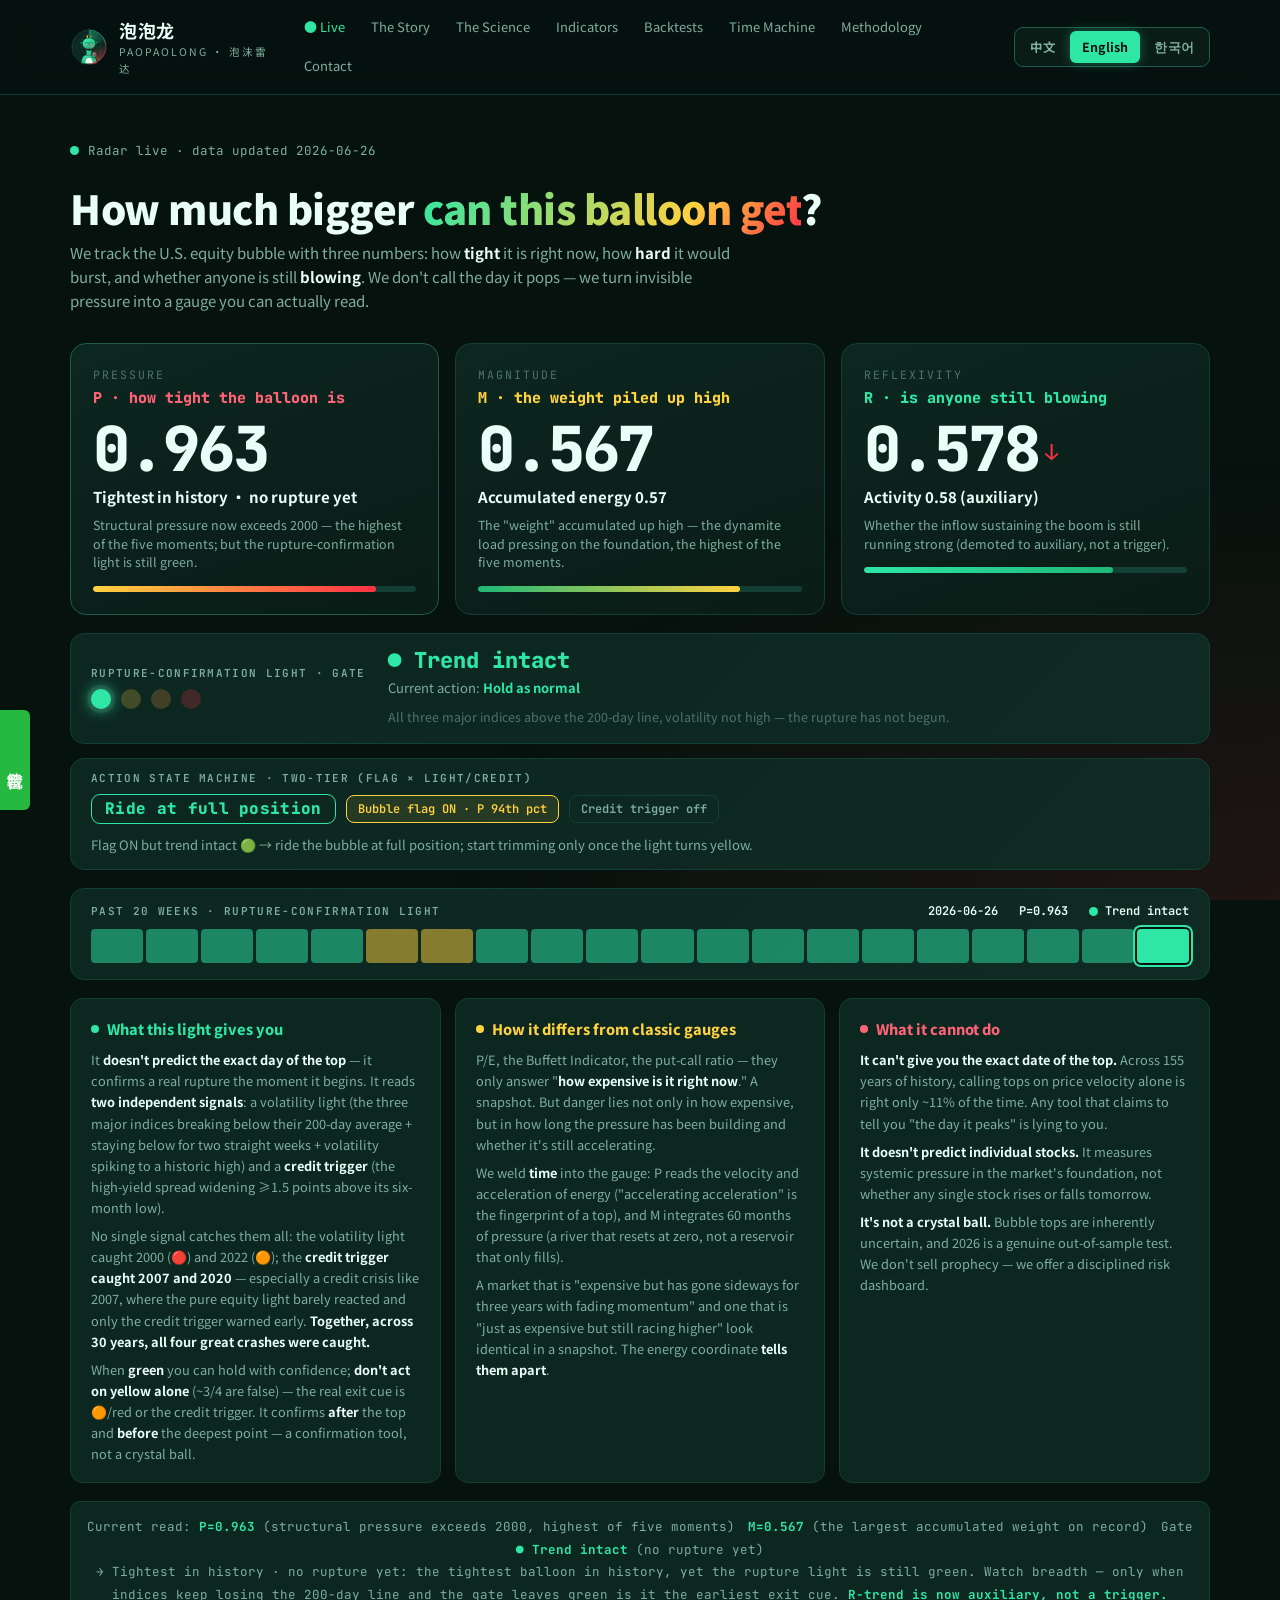
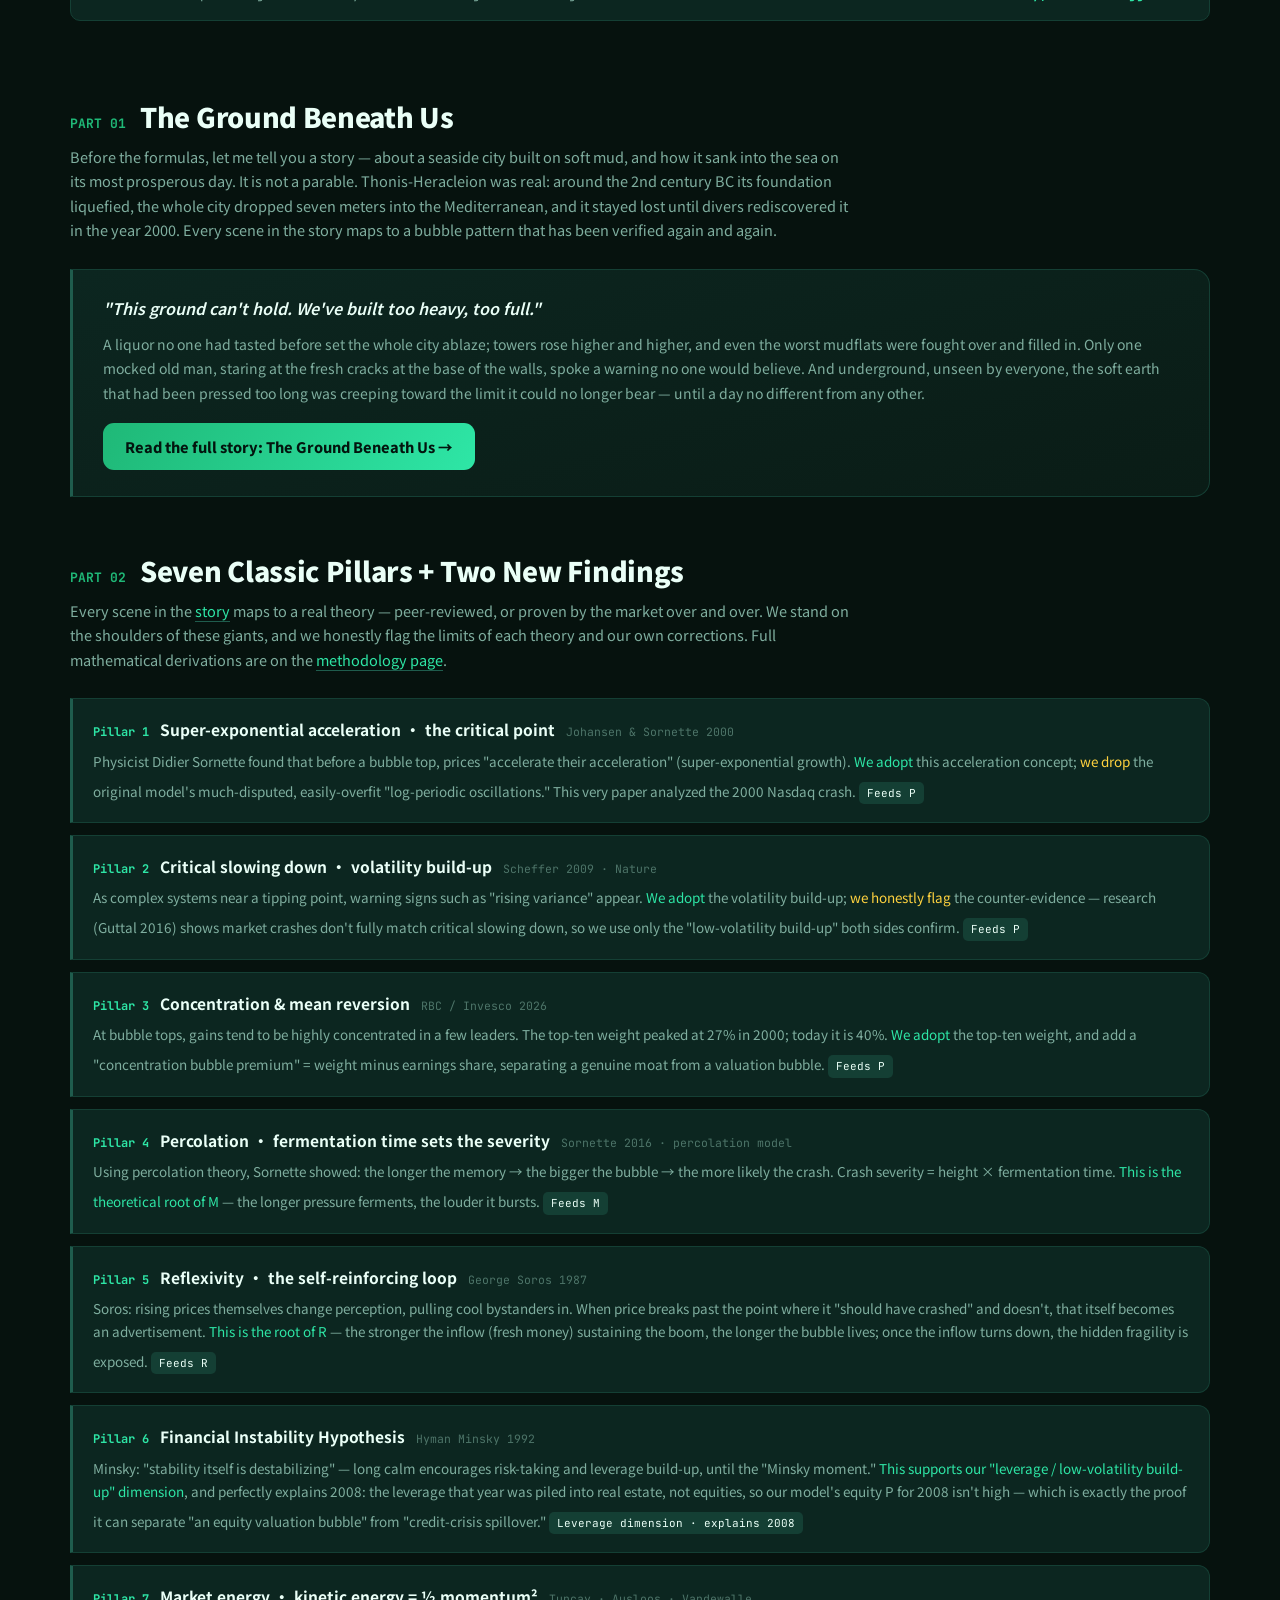
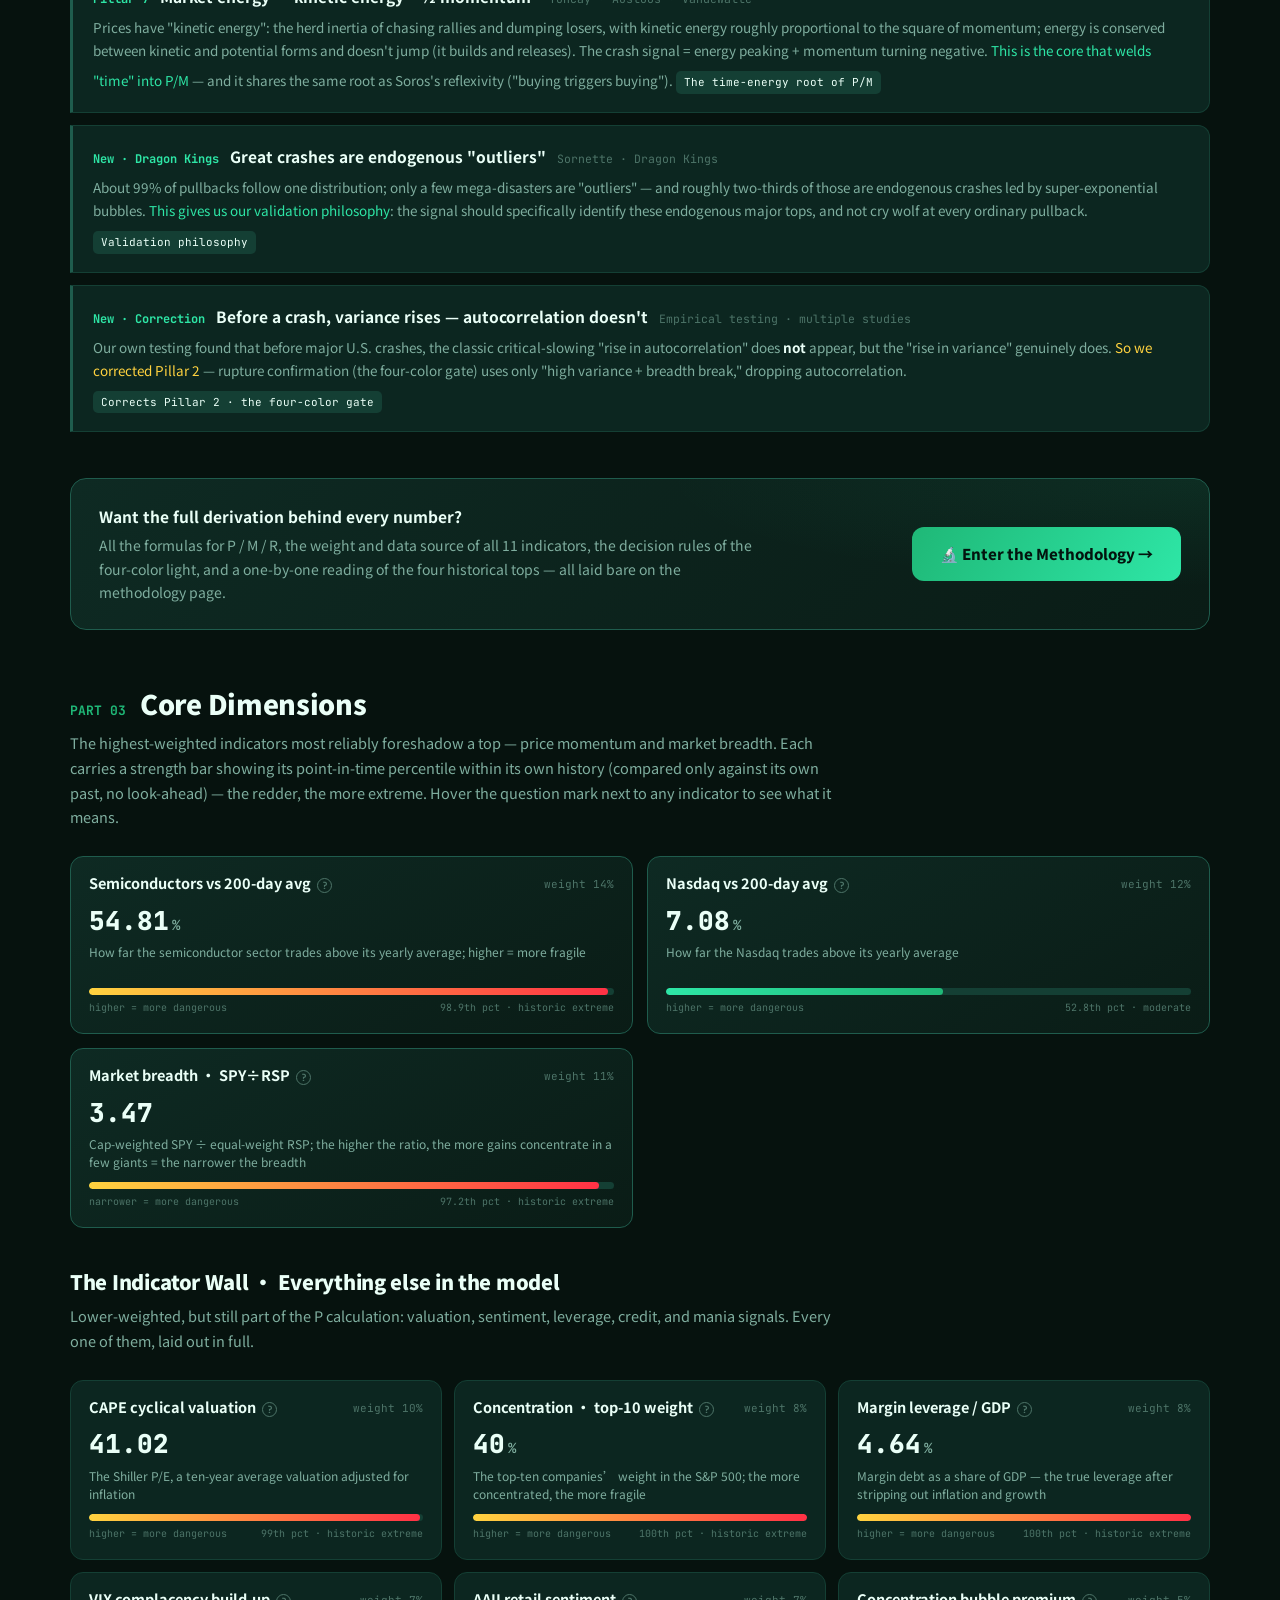
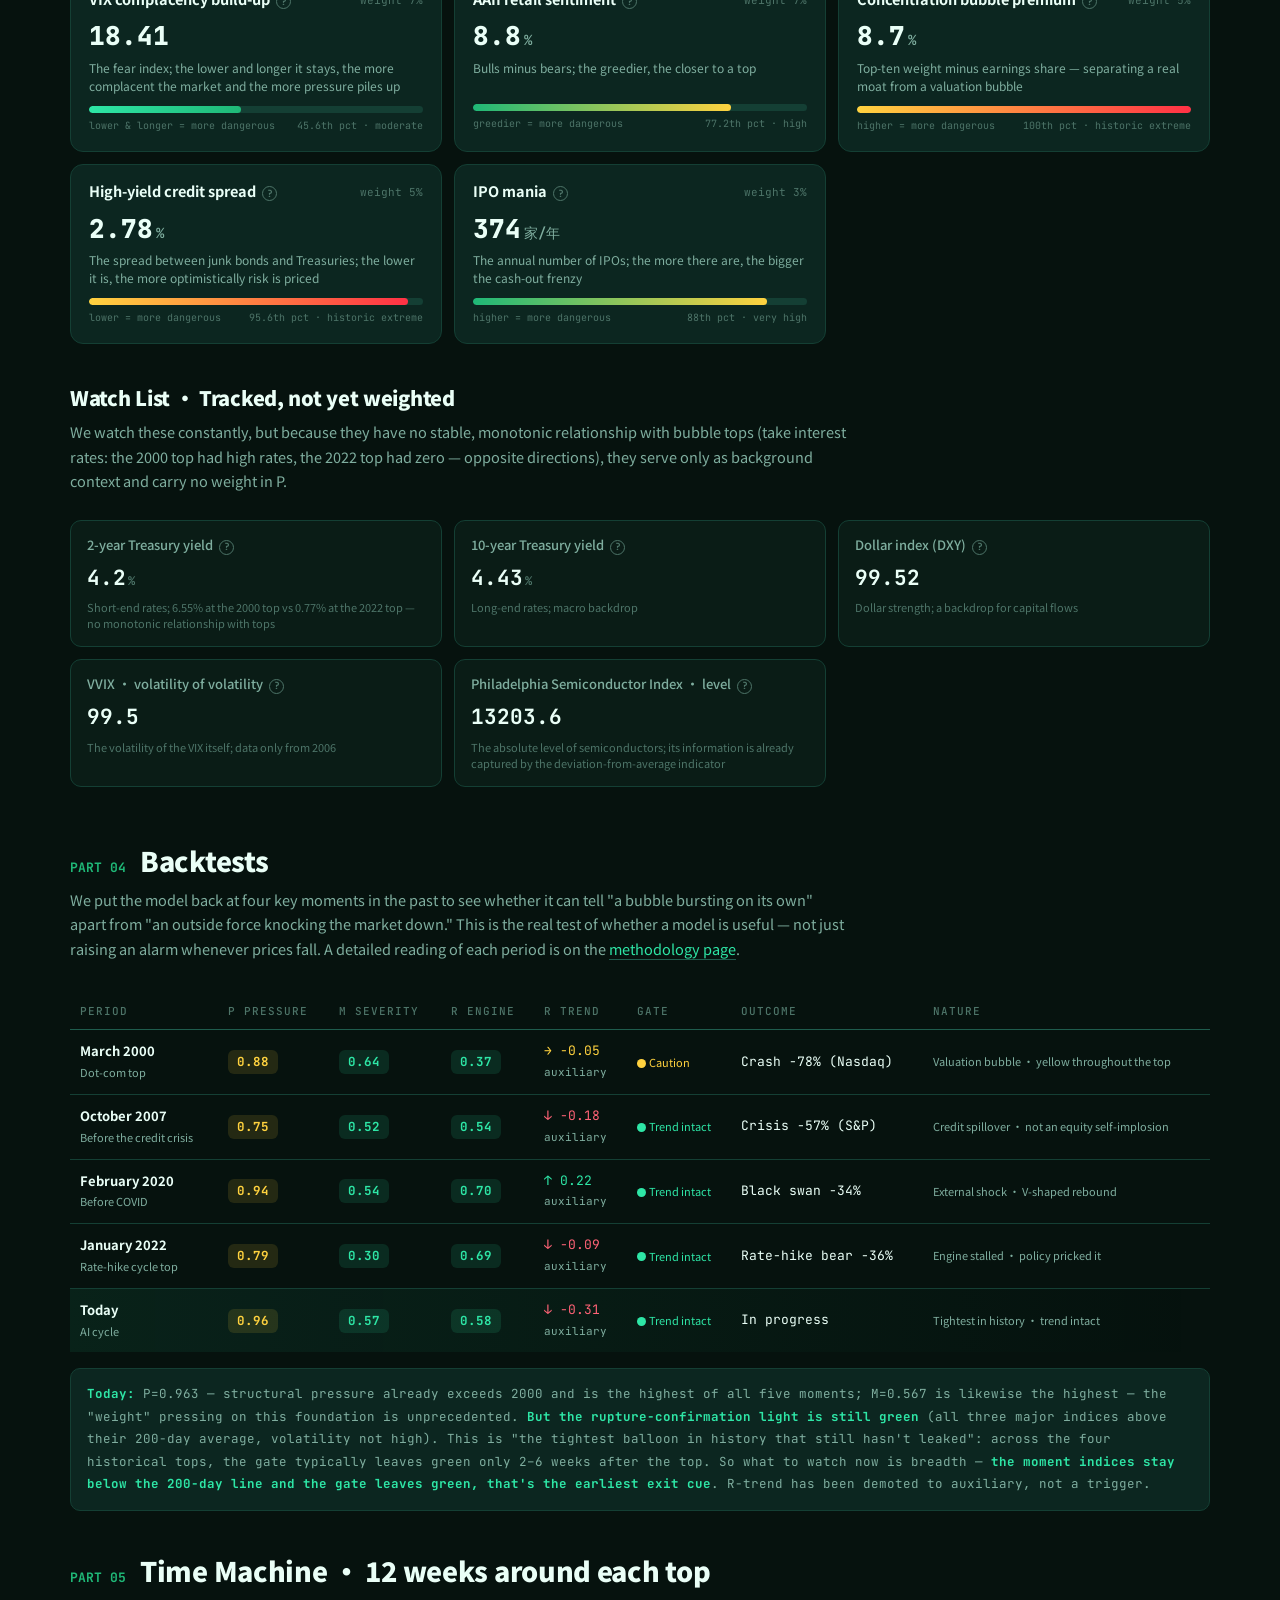
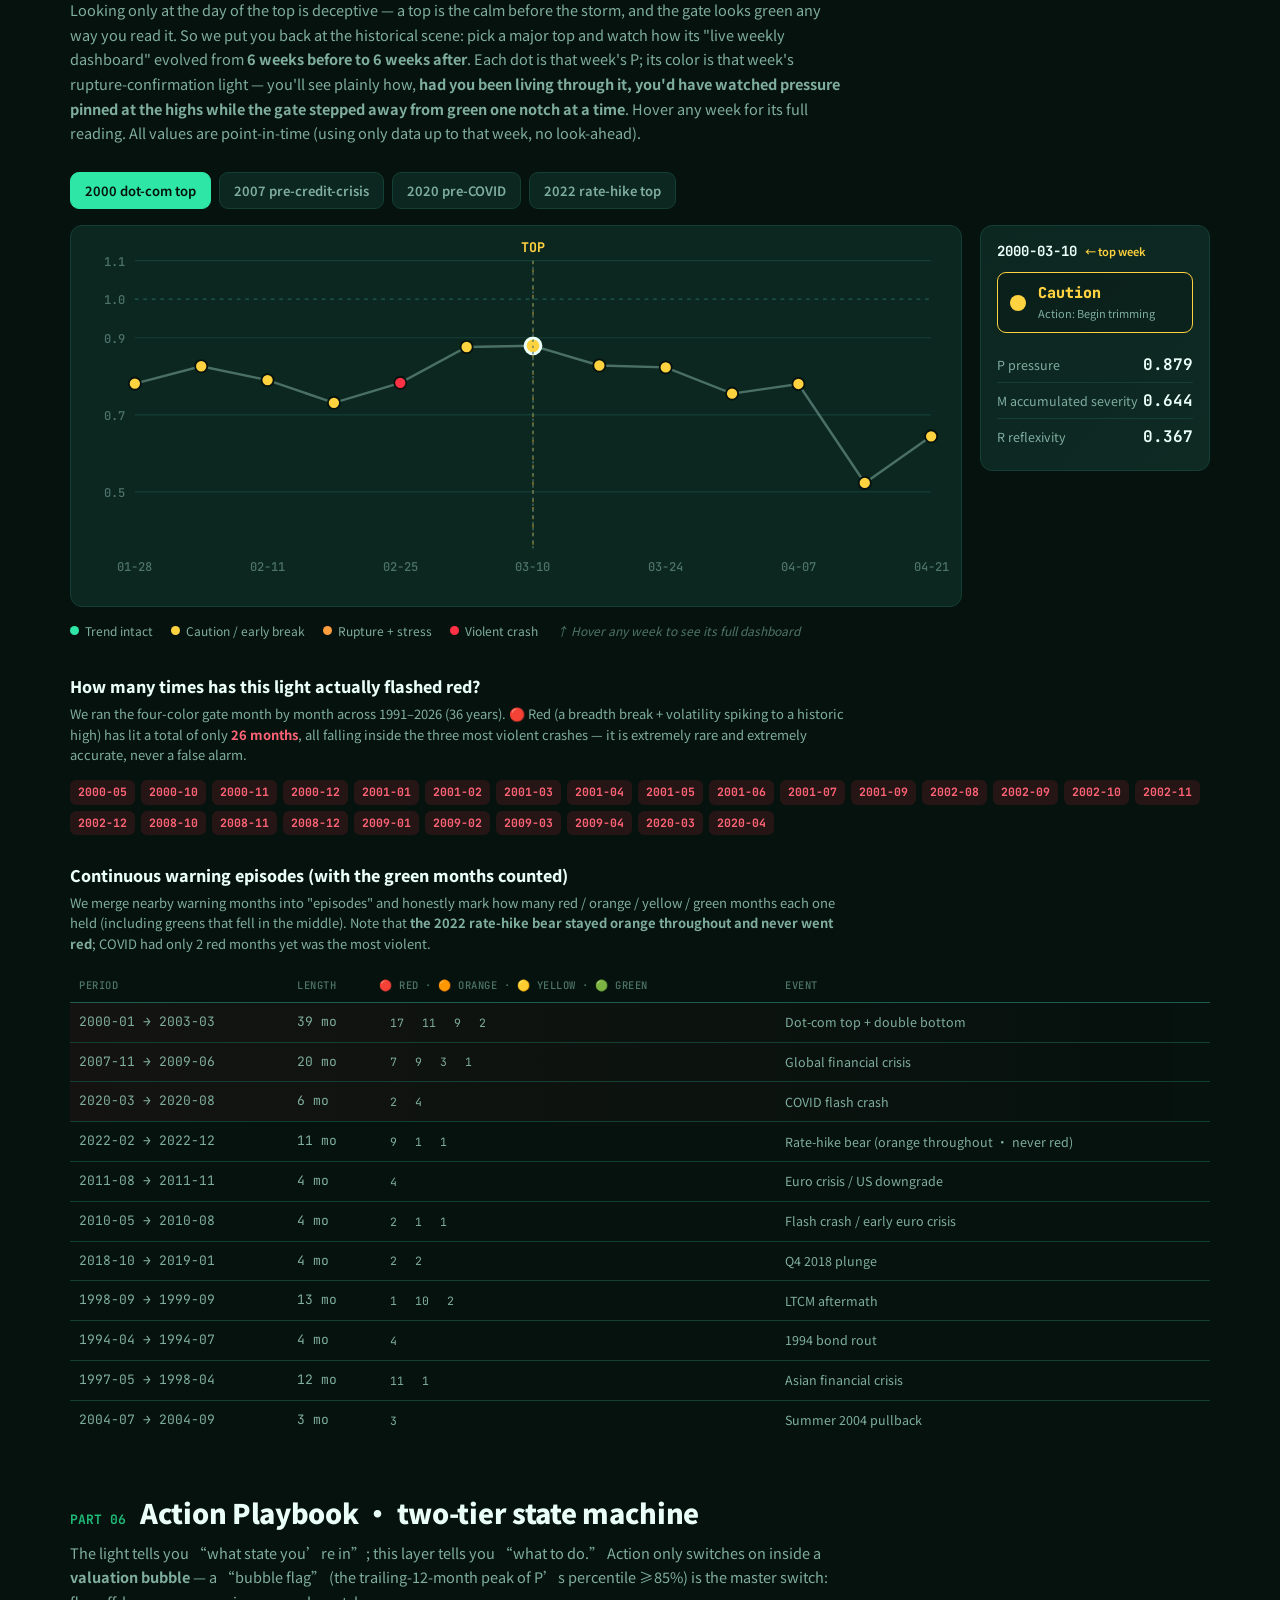
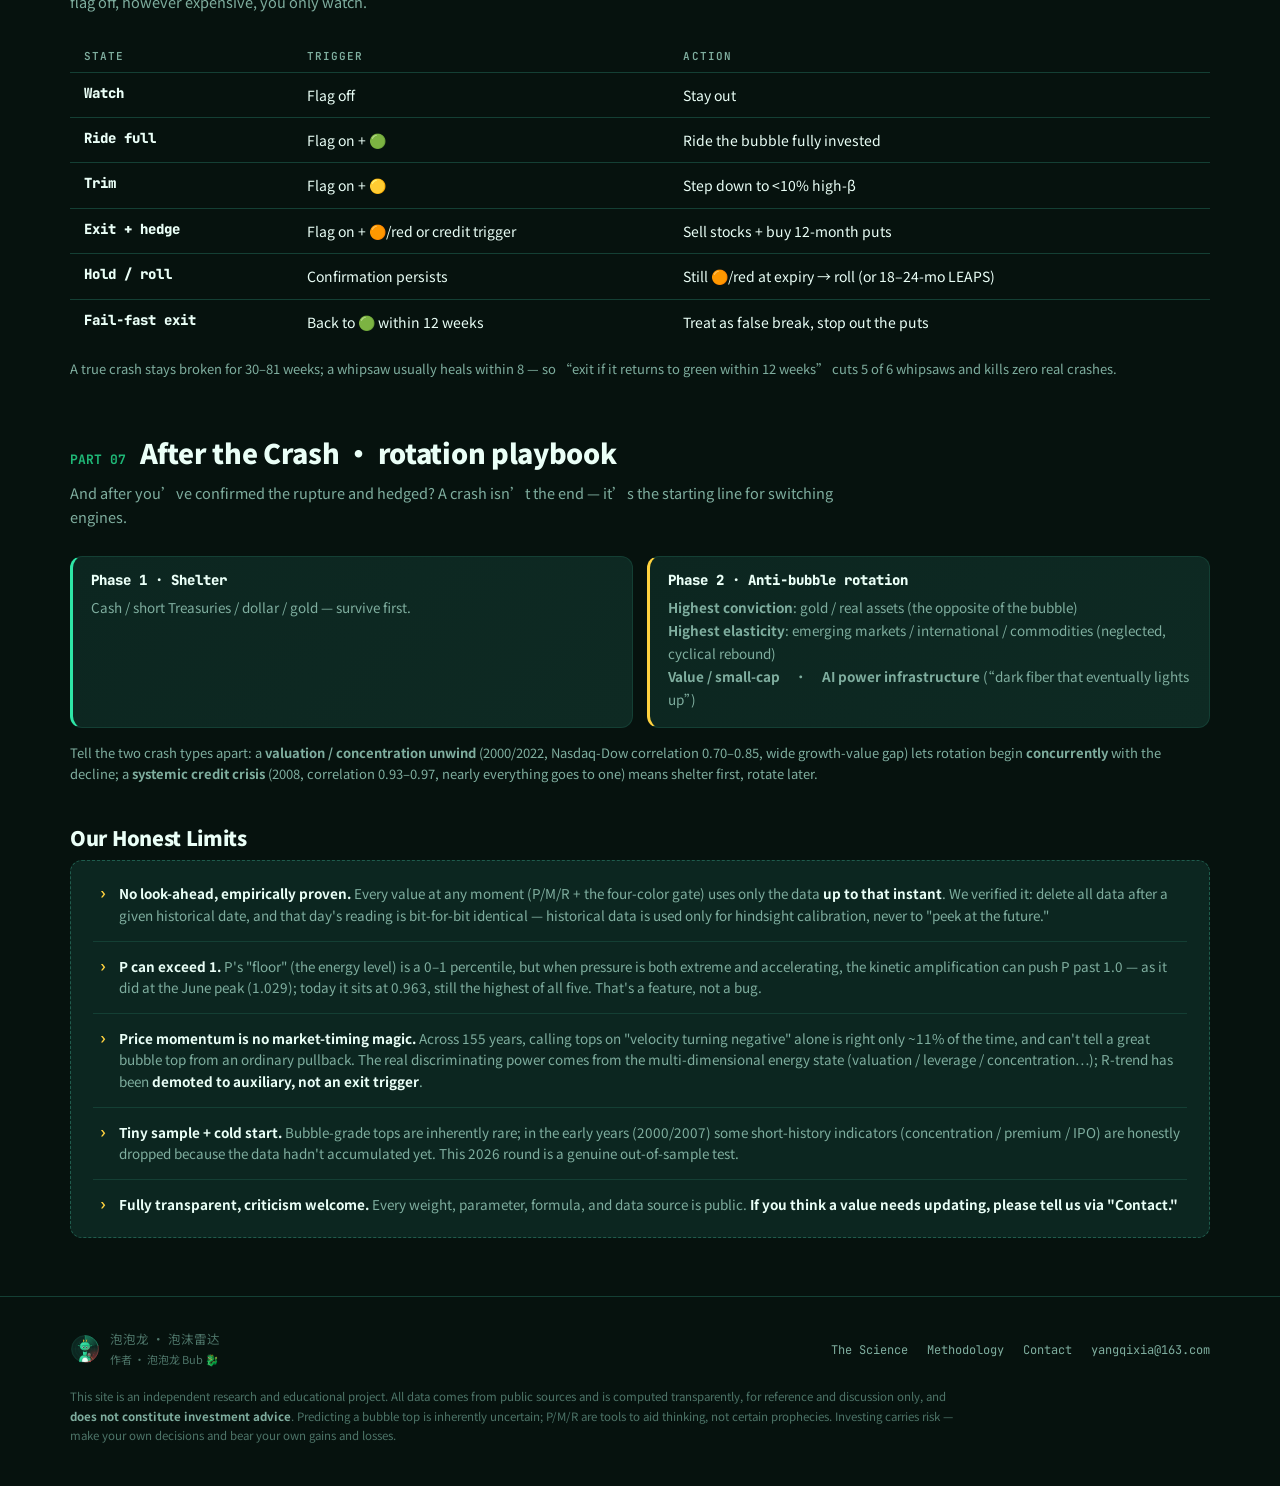
==== site/index.html @ 2d940333 "feat: add authoritative 0629 trilingual site under site/" ====
<!DOCTYPE html>
<html lang="zh-CN">
<head>
<meta charset="UTF-8">
<meta name="viewport" content="width=device-width, initial-scale=1.0">
<title>泡泡龙 · 美股泡沫压力监测</title>
<link rel="icon" href="assets/favicon.svg" type="image/svg+xml">
<link rel="preconnect" href="https://fonts.googleapis.com">
<link rel="preconnect" href="https://fonts.gstatic.com" crossorigin>
<link href="https://fonts.googleapis.com/css2?family=JetBrains+Mono:wght@400;500;700;800&family=Noto+Sans+SC:wght@400;500;700;900&display=swap" rel="stylesheet">
<link rel="stylesheet" href="assets/site.css">
</head>
<body>
<nav>
  <div class="nav-in">
    <a href="index.html" class="brand">
      <img src="assets/logo.svg" alt="泡泡龙">
      <span class="nm">泡泡龙<small>PAOPAOLONG · 泡沫雷达</small></span>
    </a>
    <div class="nav-links">
      <a href="index.html" class="live" data-i18n="nav_live">● 实时</a>
      <a href="story.html" data-i18n="nav_story">原理故事</a>
      <a href="#academic" data-i18n="nav_academic">学术依据</a>
      <a href="#indicators" data-i18n="nav_indicators">指标墙</a>
      <a href="#history" data-i18n="nav_history">历史校验</a>
      <a href="#replay" data-i18n="nav_replay">时光回放</a>
      <a href="methodology.html" data-i18n="nav_method">方法论</a>
      <a href="message.html" data-i18n="nav_message">给我留言</a>
    </div>
    <div class="lang-switch" id="lang-switch"><button data-lang="zh" class="on">中文</button><button data-lang="en">English</button><button data-lang="ko">한국어</button></div>
  </div>
</nav>

<div class="wrap">
  <header class="hero">
    <div class="status-line">
      <span class="pulse-dot"></span>
      <span id="status-txt">雷达运行中 · 数据更新于 ——</span>
    </div>
    <h1 class="hero-head" data-i18n="hero_head">这个气球，<span class="accent">还能吹多大</span>？</h1>
    <p class="hero-sub" data-i18n="hero_sub">我们用三个数字追踪美股泡沫：它现在<b>多紧</b>、万一爆会<b>多猛</b>、还有没有人<b>在吹</b>。不预测哪天爆，只把看不见的压力变成你看得见的刻度。</p>
    <div id="err" class="err"></div>
    <div class="pmr" id="pmr-cards"></div>
    <div class="gate-box" id="gate-box"></div>
    <div class="action-box" id="action-box"></div>
    <div class="strip20-wrap">
      <div class="strip20-head"><span data-i18n="strip_head">过去 20 周 · 破裂确认灯</span><span class="strip20-cap" id="strip20-cap"></span></div>
      <div class="strip20" id="strip20-bars"></div>
    </div>
    <div class="gate-explain" data-i18n="gate_explain">
      <div class="ge-card can">
        <div class="ge-t"><span class="dot"></span>这盏灯能给你什么</div>
        <p>它<b>不预测顶部哪天到</b>，只在真正的破裂开始时确认。它看<b>两路独立信号</b>：波动灯（三大指数跌穿 200 日线 + 连续两周 + 波动冲上历史高位）与<b>信贷扳机</b>（高收益债利差较半年低点扩大 ≥1.5 个百分点）。</p>
        <p>没有任何单一信号能抓全：波动灯抓住了 2000（🔴）和 2022（🟠）；<b>信贷扳机抓住了 2007 和 2020</b>——尤其 2007 那种信贷危机，纯股市灯几乎没反应，全靠信贷扳机提前预警。<b>两路合并，30 年四次大崩盘一次没漏。</b></p>
        <p>🟢 可安心持有；<b>黄灯别单独行动</b>（约 3/4 是假信号），真正的离场线索是 🟠/红灯 或信贷扳机。它在顶部<b>之后</b>、最深处<b>之前</b>确认——是确认工具，不是水晶球。</p>
      </div>
      <div class="ge-card adv">
        <div class="ge-t"><span class="dot"></span>它和传统指标差在哪</div>
        <p>市盈率、巴菲特指标只回答"<b>此刻贵不贵</b>"——一张快照。但危险不只在多贵，更在压力憋了多久、还在不在加速。</p>
        <p>我们把"<b>时间</b>"焊进指标：P 看能量的速度与加速度（"加速地加速"才是顶部指纹），M 把 60 个月压力做成积分（像河、穿零重置）。</p>
        <p>一个"贵但横盘三年、动能衰减"的市场，和一个"同样贵、却还在加速狂奔"的市场，快照分不出，<b>能量坐标能</b>。</p>
      </div>
      <div class="ge-card cant">
        <div class="ge-t"><span class="dot"></span>它做不到什么</div>
        <p><b>给不了精确顶部日期</b>——155 年检验，单靠价格速度抓顶精确率仅约 11%。任何声称能告诉你"哪天见顶"的工具都在骗你。</p>
        <p><b>不预测个股</b>——它量的是整个市场地基的系统性压力，不是某只股票明天的涨跌。</p>
        <p><b>不是水晶球</b>——泡沫顶本质不确定，2026 仍是真正的样本外考验。我们卖的不是预言，是有纪律的风控仪表盘。</p>
      </div>
    </div>
    <div class="readout" id="readout"></div>
  </header>

  <section id="story-teaser">
    <div class="sec-head"><span class="sec-num">PART 01</span><span class="sec-title" data-i18n="st_title">脚下的土地</span></div>
    <p class="sec-intro" data-i18n="st_intro">在讲公式之前，请先听一个故事——一座建在软土上的海边古城，如何在最繁华的那天整体沉入海底。它不是寓言：托尼斯-赫拉克利翁真实存在过，公元前二世纪地基液化、整体下沉七米，直到公元 2000 年才在海底被重新发现。故事里的每一幕，都对应一条被反复验证的泡沫规律。</p>
    <div class="story-teaser" data-i18n="st_teaser">
      <div class="stt-lead">"这片地，撑不住了。我们盖得太重、太满了。"</div>
      <p>一种从未见过的烈酒点燃了全城，楼越盖越高、连最烂的滩涂都被抢着填满；只有一个被嘲笑的老人，盯着墙根新裂开的纹路，说出了没人肯信的警告。而在所有人看不见的地下，那片被压了太久的软土，正一点一点逼向它再也扛不住的极限——直到一个和往常没有任何不同的日子。</p>
      <a href="story.html" class="stt-link">读完整故事：脚下的土地 →</a>
    </div>
  </section>

  <section id="academic">
    <div class="sec-head"><span class="sec-num">PART 02</span><span class="sec-title" data-i18n="ac_title">理论支柱 · 七大经典 + 两项新证</span></div>
    <p class="sec-intro" data-i18n="ac_intro"><a href="story.html" style="color:var(--green);border-bottom:1px solid var(--grid)">故事</a>里那些情节，每一个都对应一个经过同行评议、或被市场反复验证的真实理论。我们站在这些巨人的肩膀上，并诚实标注了每个理论的局限和我们的矫正。完整数学推导见<a href="methodology.html" style="color:var(--green);border-bottom:1px solid var(--grid)">方法论页</a>。</p>
    <div class="pillar" data-i18n="p1">
      <div class="pillar-h"><span class="pillar-n">支柱一</span><span class="pillar-t">超指数加速 · 临界点</span><span class="pillar-src">Johansen & Sornette 2000</span></div>
      <div class="pillar-body">物理学家 Sornette 发现，泡沫顶部前价格会"加速地加速"（超指数增长）。<span class="use">我们采用</span>这个加速度概念；<span class="fix">我们弃用</span>原模型里争议很大、易过拟合的"对数周期振荡"。这篇论文分析的正是 2000 年纳斯达克崩盘。<span class="pillar-maps">支撑 P 值</span></div>
    </div>
    <div class="pillar" data-i18n="p2">
      <div class="pillar-h"><span class="pillar-n">支柱二</span><span class="pillar-t">临界慢化 · 波动率累积</span><span class="pillar-src">Scheffer 2009 · Nature</span></div>
      <div class="pillar-body">复杂系统临近临界点时会出现"方差上升"等预警信号。<span class="use">我们采用</span>波动累积这条；<span class="fix">我们诚实标注</span>反面证据——有研究（Guttal 2016）证明股市崩盘前并不完全符合临界慢化，所以我们只用被双方都验证的"低波动累积"。<span class="pillar-maps">支撑 P 值</span></div>
    </div>
    <div class="pillar" data-i18n="p3">
      <div class="pillar-h"><span class="pillar-n">支柱三</span><span class="pillar-t">集中度均值回归</span><span class="pillar-src">RBC / Invesco 2026</span></div>
      <div class="pillar-body">泡沫顶部往往涨幅高度集中于少数龙头。前十大权重 2000 年顶峰 27%，今天已达 40%。<span class="use">我们采用</span>前十大权重，并新增"集中度泡沫溢价"=权重减盈利占比，区分真护城河与估值泡沫。<span class="pillar-maps">支撑 P 值</span></div>
    </div>
    <div class="pillar" data-i18n="p4">
      <div class="pillar-h"><span class="pillar-n">支柱四</span><span class="pillar-t">渗流理论 · 发酵时间定烈度</span><span class="pillar-src">Sornette 2016 · 渗流模型</span></div>
      <div class="pillar-body">Sornette 用渗流理论证明：记忆越长→泡沫越大→越可能崩盘。崩溃的烈度 = 高度 × 发酵时间。<span class="use">这是 M 值的理论根基</span>——压力发酵越久，崩得越响。<span class="pillar-maps">支撑 M 值</span></div>
    </div>
    <div class="pillar" data-i18n="p5">
      <div class="pillar-h"><span class="pillar-n">支柱五</span><span class="pillar-t">反身性 · 自我强化循环</span><span class="pillar-src">George Soros 1987</span></div>
      <div class="pillar-body">索罗斯：价格上涨本身改变认知，把场外冷静者也吸进场。价格突破"本该崩"的点却没崩，反而成了广告。<span class="use">这是 R 值的根基</span>——维系繁荣的活水（新资金）越旺，泡沫续命；活水拐头向下，被掩盖的脆弱就暴露。<span class="pillar-maps">支撑 R 值</span></div>
    </div>
    <div class="pillar" data-i18n="p6">
      <div class="pillar-h"><span class="pillar-n">支柱六</span><span class="pillar-t">金融不稳定假说</span><span class="pillar-src">Hyman Minsky 1992</span></div>
      <div class="pillar-body">明斯基："稳定本身是不稳定的"——长期平静鼓励冒险、累积杠杆，直到"明斯基时刻"。<span class="use">支撑我们的"杠杆/低波动累积"维度</span>，并完美解释 2008：当年杠杆堆在房地产而非股市，所以我们模型对 2008 股市 P 值不高——这恰恰证明模型能区分"股市估值泡沫"与"信贷危机外溢"。<span class="pillar-maps">支撑杠杆维度 · 解释 2008</span></div>
    </div>
    <div class="pillar" data-i18n="p7">
      <div class="pillar-h"><span class="pillar-n">支柱七</span><span class="pillar-t">市场能量 · 动能=½动量²</span><span class="pillar-src">Tuncay · Ausloos · Vandewalle</span></div>
      <div class="pillar-body">价格有"动能"：追涨杀跌的羊群惯性，动能近似正比于动量的平方；能量在动能与势能间守恒、不会突变（累积与释放）。崩盘信号 = 能量累积到极大 + 动量转负。<span class="use">这是把"时间"焊进 P/M 的内核</span>——也正好与索罗斯反身性同源（"买引发买"）。<span class="pillar-maps">P/M 的时间动能根基</span></div>
    </div>
    <div class="pillar" data-i18n="p8">
      <div class="pillar-h"><span class="pillar-n">新证 · 龙王</span><span class="pillar-t">大崩盘是内生"离群点"</span><span class="pillar-src">Sornette · Dragon Kings</span></div>
      <div class="pillar-body">约 99% 的回调服从同一分布，只有少数巨灾是"离群异类"——其中约三分之二，是被超指数泡沫前导的内生崩盘。<span class="use">这给了我们验证哲学</span>：信号该专门识别这类内生大顶，而不该对每一次普通回调乱叫。<span class="pillar-maps">验证哲学</span></div>
    </div>
    <div class="pillar" data-i18n="p9">
      <div class="pillar-h"><span class="pillar-n">新证 · 修正</span><span class="pillar-t">崩盘前是方差升、不是自相关升</span><span class="pillar-src">实证检验 · 多项研究</span></div>
      <div class="pillar-body">我们检验后发现：美股大崩盘前并<b>不</b>出现经典临界慢化的"自相关上升"，但"方差上升"确实普遍。<span class="fix">据此我们矫正了支柱二</span>——破裂确认（四色闸门）只用"方差高位 + 广度破位"，丢掉自相关。<span class="pillar-maps">矫正支柱二 · 四色闸门</span></div>
    </div>
  </section>

  <div class="page-entry">
    <div class="pe-text" data-i18n="pe_text"><b>想看每个数字背后的完整推导？</b>P / M / R 的全部公式、11 个指标的权重与数据来源、四色灯的判定规则、四个历史顶的逐一解读——全都摊开在方法论页。</div>
    <a href="methodology.html" class="pe-btn" data-i18n="pe_btn">🔬 走进方法论 →</a>
  </div>

  <section id="indicators">
    <div class="sec-head"><span class="sec-num">PART 03</span><span class="sec-title" data-i18n="cd_title">核心维度</span></div>
    <p class="sec-intro" data-i18n="cd_intro">权重最高的指标，最可靠地预示顶部——价格动能与市场广度。每个都带强度条：显示它在历史分布中的 point-in-time 百分位（只跟它自己之前的历史比，无前视）——越偏红越极端。把鼠标移到指标旁的问号上，可看到它的含义。</p>
    <div class="core-grid" id="core-grid"></div>
  </section>

  <section style="padding-top:30px">
    <div class="sec-head"><span class="sec-title" style="font-size:20px" data-i18n="wall_title">指标墙 · 其余纳入计算的指标</span></div>
    <p class="sec-intro" data-i18n="wall_intro">权重稍低，但同样纳入 P 值计算的估值、情绪、杠杆、信用、狂热信号。一个不漏，全部铺开。</p>
    <div class="wall-grid" id="wall-grid"></div>
  </section>

  <section style="padding-top:30px">
    <div class="sec-head"><span class="sec-title" style="font-size:20px" data-i18n="obs_title">观测指标 · 持续追踪，暂不纳入计算</span></div>
    <p class="sec-intro" data-i18n="obs_intro">这些指标我们一直在盯，但因为与泡沫顶部没有稳定的单调关系（比如利率：2000 年顶是高利率、2022 年顶是零利率，方向相反），所以只作背景观测，不参与 P 值加权。</p>
    <div class="obs-grid" id="obs-grid"></div>
  </section>

  <section id="history">
    <div class="sec-head"><span class="sec-num">PART 04</span><span class="sec-title" data-i18n="hist_title">历史校验</span></div>
    <p class="sec-intro" data-i18n="hist_intro">把模型放回过去四个关键时点，看它能否区分"泡沫自爆"和"外力砸盘"。这是检验模型有没有用的真正考验——而不是只要下跌就报警。每个时期的详细解读，见<a href="methodology.html" style="color:var(--green);border-bottom:1px solid var(--grid)">方法论页</a>。</p>
    <div style="overflow-x:auto">
      <table class="htable">
        <thead><tr data-i18n="hist_th"><th>时期</th><th>P 压力</th><th>M 烈度</th><th>R 引擎</th><th>R 趋势</th><th>确认闸</th><th>实际结果</th><th>性质</th></tr></thead>
        <tbody id="hist-body"></tbody>
      </table>
    </div>
    <div class="readout" style="text-align:left;margin-top:16px" data-i18n="hist_readout">
      <b>今天：</b>P=0.963，结构压力已超 2000、是五个时点里最高的；M=0.567 同样最高——这一轮压在地基上的"重量"前所未有。<b>但破裂确认灯仍是绿的</b>（三大指数都在 200 日线上方、波动不高）。这就是"气球史上最紧、却还没漏气"：参考四个历史顶，闸门往往是顶后 2–6 周才离绿。所以现在该盯的是广度——<b>指数一旦持续跌穿 200 日线、闸门离绿，那就是最早的离场线索</b>。R 趋势已降为辅助，不作扳机。
    </div>
  </section>

  <section id="replay" style="padding-top:30px">
    <div class="sec-head"><span class="sec-num">PART 05</span><span class="sec-title" data-i18n="rp_title">时光回放 · 顶部前后 12 周</span></div>
    <p class="sec-intro" data-i18n="rp_intro">只看顶部当天会骗人——顶部本就是暴风雨前的平静，闸门怎么看都是绿的。所以我们把人放回历史现场：选一个大顶，看它<b>顶前 6 周到顶后 6 周</b>的"当周实时仪表盘"如何一周周演变。图上每个点是那一周的 P，颜色是那一周的破裂确认灯——你会直观看到，<b>若当年身在其中，会怎样眼睁睁看着压力钉在高位、闸门一格格离绿</b>。鼠标悬停任意一周，看当周完整读数。所有数值均为 point-in-time（只用当周及之前的数据，无前视）。</p>
    <div id="replay-box"></div>
    <div class="replay-extra">
      <div class="rx-head" data-i18n="rx1_head">历史上，这盏灯到底亮过几次红？</div>
      <p class="rx-sub" data-i18n="rx1_sub">把四色灯逐月跑遍 1991–2026（共 36 年）。🔴 红灯（广度破位 + 波动冲上历史高位）总共只亮过 <b style="color:var(--red-soft)">26 个月</b>，全部落在三次最暴力的崩盘里——它极其罕见、也极其准，从不误报。</p>
      <div class="redmonth-grid" id="redmonth-grid"></div>
      <div class="rx-head" style="margin-top:28px" data-i18n="rx2_head">连续警戒的危机段（含其中绿灯数）</div>
      <p class="rx-sub" data-i18n="rx2_sub">把临近的警戒月并成"危机段"，并如实标出每段里红 / 橙 / 黄 / 绿各有几个月（含夹在中间的绿灯）。注意 <b>2022 加息熊全程橙、从未红</b>；新冠只有 2 个月红、却最猛。</p>
      <div style="overflow-x:auto"><table class="ep-table"><thead><tr data-i18n="ep_th"><th>时间段</th><th>时长</th><th>🔴 红 · 🟠 橙 · 🟡 黄 · 🟢 绿</th><th>事件</th></tr></thead><tbody id="ep-tbody"></tbody></table></div>
    </div>
  </section>

  <section id="playbook">
    <div class="sec-head"><span class="sec-num">PART 06</span><span class="sec-title" data-i18n="pb_title">动作剧本 · 两层状态机</span></div>
    <p class="sec-intro" data-i18n="pb_intro">灯告诉你"现在是什么状态"，这一层告诉你"该做什么"。动作只在<b>估值泡沫</b>里启动——用一个"泡沫旗标"（过去 12 个月 P 分位的峰值 ≥85%）作总开关：旗标不亮，再贵也只观察、不介入。</p>
    <div class="pb-wrap" data-i18n="pb_table"><table class="pb-table"><thead><tr><th>状态</th><th>触发</th><th>动作</th></tr></thead><tbody><tr><td class="pb-st pb-idle">观察</td><td>旗标未亮</td><td>不介入</td></tr><tr><td class="pb-st pb-ok">满仓骑</td><td>旗标亮 + 🟢</td><td>满仓骑泡沫</td></tr><tr><td class="pb-st pb-warn">减仓</td><td>旗标亮 + 🟡</td><td>逐步减到 &lt;10% 高 β</td></tr><tr><td class="pb-st pb-alert">清仓+对冲</td><td>旗标亮 + 🟠/红 或信贷扳机</td><td>清股 + 买 12 个月裸 put</td></tr><tr><td class="pb-st pb-alert">持有/滚动</td><td>确认持续</td><td>到期仍 🟠/红 则滚动（或 18–24 月 LEAPS）</td></tr><tr><td class="pb-st pb-warn">快速止损</td><td>12 周内回 🟢</td><td>视为假破位，put 止损离场</td></tr></tbody></table></div>
    <p class="pb-foot" data-i18n="pb_note">真崩盘破位后会持续 30–81 周，假摔通常 8 周内自愈——"12 周内回绿就离场"砍掉 6 次假摔里的 5 次，且零误杀真崩盘。</p>
  </section>

  <section id="rotation">
    <div class="sec-head"><span class="sec-num">PART 07</span><span class="sec-title" data-i18n="rt_title">崩盘后 · 轮动剧本</span></div>
    <p class="sec-intro" data-i18n="rt_intro">确认破裂、清仓对冲之后呢？崩盘不是终点，是换 engine 的起点。</p>
    <div class="rt-grid" data-i18n="rt_grid"><div class="rt-card rt-p1"><div class="rt-ph">Phase 1 · 避险</div><div class="rt-txt">现金 / 短债 / 美元 / 黄金——先活下来。</div></div><div class="rt-card rt-p2"><div class="rt-ph">Phase 2 · 反泡沫轮入</div><div class="rt-txt"><b>最高信念</b>：黄金 / 实物资产（泡沫的反面）<br><b>最高弹性</b>：新兴市场 / 国际 / 大宗（被冷落、周期反弹）<br><b>价值 / 小盘</b>　·　<b>AI 电力基建</b>（"终会点亮的暗光纤"）</div></div></div>
    <p class="rt-foot" data-i18n="rt_note">两种崩盘要分清：<b>估值/集中度崩盘</b>（2000/2022，纳指道指相关性 0.70–0.85、成长价值差大）轮动可与下跌<b>同时</b>开始；<b>系统性信贷危机</b>（2008，相关性 0.93–0.97、几乎一切归一）则先避险、后轮入。</p>
  </section>

  <section style="padding-top:30px">
    <div class="sec-head"><span class="sec-title" style="font-size:20px" data-i18n="bound_title">我们的诚实边界</span></div>
    <ul class="bound" data-i18n="bound_list">
      <li><b>无前视，已实证。</b>计算任何时点的所有数值（P/M/R + 四色闸门），只用<b>那一刻及之前</b>的数据。我们验证过：把某历史日之后的数据全部删掉，那一天的读数逐位不变——历史数据只用于事后回顾校准，从不"偷看未来"。</li>
      <li><b>P 可以超过 1。</b>P 的"底"（能量位）是 0–1 的百分位，但当压力既极端、又在加速时，动能放大会把 P 顶过 1.0——6 月峰值 1.029 正是如此；今天回到 0.963，仍是五时点最高。这是特征，不是 bug。</li>
      <li><b>价格动能不是择时神器。</b>用 155 年历史检验，单看"速度转负"去抓顶，精确率只有约 11%，且分不清大泡沫顶与普通回调顶。真正的判别力来自多维能量状态（估值/杠杆/集中度…），R 趋势已<b>降为辅助、不作离场扳机</b>。</li>
      <li><b>样本极少 + 冷启动。</b>泡沫级顶部历史样本本就少；早期（2000/2007）部分短历史指标（集中度/溢价/IPO）因数据尚未积累而被诚实丢弃。2026 这一轮是真正的样本外考验。</li>
      <li><b>全部透明，欢迎质疑。</b>所有权重、参数、公式、数据来源全部公开。<b>如果你认为某个数值需要更新，欢迎到"给我留言"告诉我们。</b></li>
    </ul>
  </section>
</div>

<footer>
  <div class="wrap">
    <div class="foot-in">
      <div class="foot-brand">
        <img src="assets/logo.svg" alt="泡泡龙">
        <div>泡泡龙 · 泡沫雷达<br><span style="color:var(--ink-faint);font-size:11px">作者 · 泡泡龙 Bub 🐉</span></div>
      </div>
      <div class="foot-links">
        <a href="#academic" data-i18n="nav_academic">学术依据</a>
        <a href="methodology.html" data-i18n="nav_method">方法论</a>
        <a href="message.html" data-i18n="nav_message">给我留言</a>
        <a href="mailto:yangqixia@163.com">yangqixia@163.com</a>
      </div>
    </div>
    <p class="dis" data-i18n="foot_dis">本站为独立研究与教育项目，所有数据来自公开来源并经透明计算，仅供参考与交流，<b>不构成任何投资建议</b>。泡沫顶部的预测在本质上是不确定的，P/M/R 三个指标是辅助思考的工具，不是确定的预言。投资有风险，决策请独立判断、自负盈亏。</p>
  </div>
</footer>
<script src="js/i18n.js"></script>
<script src="js/render.js"></script>
<script src="js/float-btn.js"></script>
</body>
</html>
---- site/assets/site.css ----
:root{
  --bg:#06120e; --bg2:#0a1c16; --panel:#0c2620; --panel2:#0e2a23;
  --grid:#1f5c4d; --grid-dim:#143f34;
  --green:#2ee6a6; --green-deep:#1fb877; --amber:#ffd23f; --red:#ff3145; --red-soft:#ff6376;
  --ink:#eafff7; --ink-dim:#7fae9f; --ink-faint:#4d7468;
  --mono:'JetBrains Mono',ui-monospace,monospace; --sans:'Noto Sans SC',system-ui,sans-serif;
}
*{box-sizing:border-box;margin:0;padding:0}
html{scroll-behavior:smooth}
body{background:var(--bg);color:var(--ink);font-family:var(--sans);line-height:1.6;overflow-x:hidden;-webkit-font-smoothing:antialiased}
body::before{content:"";position:fixed;inset:0;background:radial-gradient(120% 90% at 100% 100%,rgba(255,49,69,0.10),transparent 55%);pointer-events:none;z-index:0}
.wrap{position:relative;z-index:1;max-width:1180px;margin:0 auto;padding:0 20px}
a{color:inherit;text-decoration:none}
.mono{font-family:var(--mono)}

nav{position:sticky;top:0;z-index:50;background:rgba(6,18,14,.86);backdrop-filter:blur(12px);border-bottom:1px solid var(--grid-dim)}
.nav-in{max-width:1180px;margin:0 auto;padding:10px 20px;display:flex;align-items:center;gap:14px}
.brand{display:flex;align-items:center;gap:11px;font-weight:700}
.brand img{width:38px;height:38px;display:block}
.brand .nm{font-size:18px;letter-spacing:.5px}
.brand .nm small{display:block;font-size:10.5px;color:var(--ink-dim);font-weight:400;letter-spacing:2px}
.nav-links{margin-left:auto;display:flex;gap:4px;flex-wrap:wrap}
.nav-links a{font-size:13px;color:var(--ink-dim);padding:7px 11px;border-radius:8px;transition:.18s;white-space:nowrap}
.nav-links a:hover{color:var(--ink);background:var(--panel)}
.nav-links a.live{color:var(--green)}

.hero{padding:46px 0 30px}
.status-line{display:flex;align-items:center;gap:9px;font-family:var(--mono);font-size:12.5px;color:var(--ink-dim);margin-bottom:24px}
.pulse-dot{width:9px;height:9px;border-radius:50%;background:var(--green);box-shadow:0 0 0 0 rgba(46,230,166,.6);animation:pulse 2s infinite}
@keyframes pulse{0%{box-shadow:0 0 0 0 rgba(46,230,166,.55)}70%{box-shadow:0 0 0 9px rgba(46,230,166,0)}100%{box-shadow:0 0 0 0 rgba(46,230,166,0)}}
.hero-head{font-size:clamp(26px,4vw,40px);font-weight:900;letter-spacing:-.5px;line-height:1.15;margin-bottom:10px}
.hero-head .accent{background:linear-gradient(120deg,var(--green),var(--amber) 70%,var(--red));-webkit-background-clip:text;background-clip:text;-webkit-text-fill-color:transparent}
.hero-sub{color:var(--ink-dim);font-size:15px;max-width:680px}
.hero-sub b{color:var(--ink)}

.pmr{display:grid;grid-template-columns:repeat(3,1fr);gap:16px;margin:30px 0 8px}
@media(max-width:780px){.pmr{grid-template-columns:1fr;gap:12px}}
.pmr-card{background:linear-gradient(160deg,var(--panel),var(--bg2));border:1px solid var(--grid-dim);border-radius:16px;padding:22px;position:relative;overflow:hidden}
.pmr-card.lead{border-color:var(--grid)}
.pmr-tag{font-family:var(--mono);font-size:11.5px;letter-spacing:2px;color:var(--ink-faint);text-transform:uppercase}
.pmr-letter{font-family:var(--mono);font-weight:800;font-size:15px;margin-top:2px}
.pmr-letter.P{color:var(--red-soft)} .pmr-letter.M{color:var(--amber)} .pmr-letter.R{color:var(--green)}
.pmr-val{font-family:var(--mono);font-weight:800;font-size:clamp(46px,7vw,62px);line-height:.95;margin:10px 0 2px;letter-spacing:-2px}
.pmr-val .tr{font-size:22px;vertical-align:middle;margin-left:6px}
.tr.up{color:var(--green)} .tr.down{color:var(--red)} .tr.flat{color:var(--amber)}
.pmr-phase{font-size:15px;font-weight:700;margin-top:6px}
.pmr-desc{color:var(--ink-dim);font-size:12.5px;margin-top:7px;line-height:1.5}
.pmr-bar{height:6px;border-radius:4px;margin-top:14px;background:var(--grid-dim);overflow:hidden}
.pmr-bar i{display:block;height:100%;border-radius:4px;transition:width 1.1s cubic-bezier(.16,1,.3,1)}

.readout{font-family:var(--mono);font-size:12.5px;color:var(--ink-dim);text-align:center;margin:18px 0 0;padding:14px 16px;background:var(--panel);border:1px solid var(--grid-dim);border-radius:10px;line-height:1.8}
.readout b{color:var(--green)}

section{padding:44px 0 8px}
.sec-head{display:flex;align-items:baseline;gap:14px;margin-bottom:6px;flex-wrap:wrap}
.sec-num{font-family:var(--mono);font-size:13px;color:var(--green-deep);font-weight:700}
.sec-title{font-size:clamp(20px,3vw,27px);font-weight:900;letter-spacing:-.3px}
.sec-intro{color:var(--ink-dim);font-size:14.5px;max-width:780px;margin:6px 0 26px;line-height:1.7}

.story{background:linear-gradient(165deg,var(--panel),var(--bg2));border:1px solid var(--grid-dim);border-radius:18px;padding:34px 32px}
@media(max-width:680px){.story{padding:24px 20px}}
.story p{font-size:15.5px;margin-bottom:17px;color:#d6f5ea;line-height:1.85}
.story p.lead{font-size:17px;color:var(--ink);font-weight:500}
.story .hl{color:var(--amber);font-weight:700}
.story .hl-r{color:var(--red-soft);font-weight:700}
.story .hl-g{color:var(--green);font-weight:700}
.story .scene{font-family:var(--mono);font-size:12px;letter-spacing:2px;color:var(--green-deep);text-transform:uppercase;margin:26px 0 10px;padding-top:18px;border-top:1px dashed var(--grid-dim)}

.core-grid{display:grid;grid-template-columns:repeat(2,1fr);gap:14px}
@media(max-width:720px){.core-grid{grid-template-columns:1fr}}
.icard{background:var(--panel);border:1px solid var(--grid-dim);border-radius:13px;padding:17px 18px;transition:.2s}
.icard:hover{border-color:var(--grid)}
.icard.core{background:linear-gradient(150deg,var(--panel2),var(--bg2));border-color:var(--grid)}
.icard-top{display:flex;justify-content:space-between;align-items:flex-start;gap:10px;margin-bottom:4px}
.icard-name{font-size:14.5px;font-weight:700;line-height:1.3}
.icard-w{font-family:var(--mono);font-size:11px;color:var(--ink-faint);white-space:nowrap;padding-top:2px}
.icard-val{font-family:var(--mono);font-weight:800;font-size:26px;margin:6px 0 2px}
.icard-val .u{font-size:14px;color:var(--ink-dim);font-weight:500;margin-left:3px}
.icard-val.na{font-size:15px;color:var(--ink-faint);font-weight:500}
.icard-desc{color:var(--ink-dim);font-size:12px;line-height:1.5;margin-bottom:11px;min-height:34px}
.strength{height:7px;border-radius:5px;background:var(--grid-dim);overflow:hidden}
.strength i{display:block;height:100%;border-radius:5px;transition:width 1.1s cubic-bezier(.16,1,.3,1)}
.strength-lbl{display:flex;justify-content:space-between;font-family:var(--mono);font-size:10px;color:var(--ink-faint);margin-top:5px}

.wall-grid{display:grid;grid-template-columns:repeat(3,1fr);gap:12px}
@media(max-width:880px){.wall-grid{grid-template-columns:repeat(2,1fr)}}
@media(max-width:560px){.wall-grid{grid-template-columns:1fr}}

.obs-grid{display:grid;grid-template-columns:repeat(3,1fr);gap:12px}
@media(max-width:880px){.obs-grid{grid-template-columns:repeat(2,1fr)}}
@media(max-width:560px){.obs-grid{grid-template-columns:1fr}}
.ocard{background:var(--bg2);border:1px solid var(--grid-dim);border-radius:11px;padding:14px 16px}
.ocard-name{font-size:13px;color:var(--ink-dim);font-weight:500;margin-bottom:5px}
.ocard-val{font-family:var(--mono);font-weight:700;font-size:21px;color:var(--ink)}
.ocard-val .u{font-size:12px;color:var(--ink-faint);margin-left:2px}
.ocard-desc{font-size:11px;color:var(--ink-faint);margin-top:6px;line-height:1.45}

.pillar{background:var(--panel);border:1px solid var(--grid-dim);border-left:3px solid var(--grid);border-radius:0 12px 12px 0;padding:18px 20px;margin-bottom:12px}
.pillar-h{display:flex;align-items:baseline;gap:11px;flex-wrap:wrap;margin-bottom:7px}
.pillar-n{font-family:var(--mono);font-size:12px;color:var(--green);font-weight:700}
.pillar-t{font-size:15.5px;font-weight:700}
.pillar-src{font-family:var(--mono);font-size:11.5px;color:var(--ink-faint)}
.pillar-body{color:var(--ink-dim);font-size:13.5px;line-height:1.7}
.pillar-body b{color:var(--ink)}
.pillar-body .use{color:var(--green)} .pillar-body .fix{color:var(--amber)}
.pillar-maps{display:inline-block;font-family:var(--mono);font-size:11px;padding:2px 8px;border-radius:5px;background:var(--grid-dim);color:var(--ink);margin-top:9px}

.formula{background:var(--bg2);border:1px solid var(--grid-dim);border-radius:12px;padding:18px 20px;margin:14px 0;font-family:var(--mono);font-size:13px;line-height:1.9;color:var(--ink);overflow-x:auto;white-space:pre}
.formula .c{color:var(--green)} .formula .v{color:var(--amber)} .formula .cm{color:var(--ink-faint)}

.htable{width:100%;border-collapse:collapse;font-size:13px;margin-top:6px;min-width:620px}
.htable th{font-family:var(--mono);font-size:11px;color:var(--ink-faint);text-align:left;padding:9px 10px;border-bottom:1px solid var(--grid);font-weight:500;text-transform:uppercase;letter-spacing:1px}
.htable td{padding:11px 10px;border-bottom:1px solid var(--grid-dim)}
.htable tr:last-child td{border-bottom:none}
.htable tr.now{background:linear-gradient(90deg,rgba(46,230,166,.08),transparent)}
.htable .pn{font-weight:700}
.htable .lb{font-size:11px;color:var(--ink-dim)}
.pchip{display:inline-block;padding:2px 9px;border-radius:6px;font-family:var(--mono);font-weight:700;font-size:12.5px}

.bound{background:var(--panel);border:1px dashed var(--grid);border-radius:12px;padding:8px 22px}
.bound li{list-style:none;padding:14px 0 14px 26px;position:relative;color:var(--ink-dim);font-size:13.5px;line-height:1.6;border-bottom:1px solid var(--grid-dim)}
.bound li:last-child{border-bottom:none}
.bound li b{color:var(--ink)}
.bound li::before{content:"›";position:absolute;left:6px;color:var(--amber);font-weight:700;font-family:var(--mono)}

footer{border-top:1px solid var(--grid-dim);margin-top:50px;padding:32px 0 40px;color:var(--ink-faint);font-size:12.5px}
.foot-in{display:flex;justify-content:space-between;flex-wrap:wrap;gap:16px;align-items:center}
.foot-brand{display:flex;align-items:center;gap:10px}
.foot-brand img{width:30px;height:30px}
.foot-links a{color:var(--ink-dim);margin-left:16px;font-family:var(--mono);font-size:12px}
.foot-links a:hover{color:var(--green)}
.dis{margin-top:18px;font-size:11.5px;line-height:1.7;color:var(--ink-faint);max-width:900px}
.dis b{color:var(--ink-dim)}

.err{display:none;background:rgba(255,49,69,.1);border:1px solid var(--red);border-radius:12px;padding:18px;color:var(--red-soft);font-size:13.5px;line-height:1.6;margin:20px 0}

/* ===== 故事页 story-long ===== */
.story-long{background:linear-gradient(168deg,var(--panel),var(--bg2));border:1px solid var(--grid-dim);border-radius:18px;padding:40px 44px;margin-bottom:8px}
@media(max-width:680px){.story-long{padding:26px 20px}}
.story-long .st-p{font-size:16px;margin-bottom:18px;color:#d9f5ec;line-height:1.92}
.story-long .st-lead{font-size:18px;color:var(--ink);font-weight:500;margin-bottom:22px}
.story-long .st-hr{border:none;border-top:1px dashed var(--grid-dim);margin:30px 0}
.story-long .st-reveal{font-size:19px;font-weight:800;color:var(--amber);text-align:center;margin:14px 0 22px;letter-spacing:.5px}
.story-long .st-note{background:var(--bg2);border-left:3px solid var(--grid);border-radius:0 10px 10px 0;padding:15px 18px;font-size:13.5px;color:var(--ink-dim);line-height:1.7;margin:20px 0}
.story-long .st-hl{color:var(--amber);font-weight:700}
.story-long .st-hlr{color:var(--red-soft);font-weight:700}
.story-long .st-hlg{color:var(--green);font-weight:700}
.story-long .st-em{color:var(--ink);font-weight:600}
.reveal-list{margin:22px 0 8px;padding:0}
.reveal-list .ri{list-style:none;padding:15px 0 15px 0;border-bottom:1px solid var(--grid-dim);display:flex;gap:14px;align-items:flex-start}
.reveal-list .ri:last-child{border-bottom:none}
.reveal-list .ri-term{font-family:var(--mono);font-weight:700;color:var(--green);font-size:13px;white-space:nowrap;min-width:130px;padding-top:2px}
.reveal-list .ri-txt{font-size:14px;color:var(--ink-dim);line-height:1.65}
.reveal-list .ri-txt b{color:var(--ink)}
.pmr-reveal{display:grid;grid-template-columns:repeat(3,1fr);gap:14px;margin:26px 0}
@media(max-width:680px){.pmr-reveal{grid-template-columns:1fr}}
.pmr-rev-card{background:var(--bg2);border:1px solid var(--grid-dim);border-radius:13px;padding:18px}
.pmr-rev-card .prl{font-family:var(--mono);font-weight:800;font-size:22px;margin-bottom:6px}
.pmr-rev-card.P .prl{color:var(--red-soft)} .pmr-rev-card.M .prl{color:var(--amber)} .pmr-rev-card.R .prl{color:var(--green)}
.pmr-rev-card .prt{font-size:13px;color:var(--ink-dim);line-height:1.6}
.pmr-rev-card .prt b{color:var(--ink)}
.story-cta{display:flex;justify-content:center;margin:30px 0 4px}
.story-cta a{display:inline-flex;align-items:center;gap:10px;background:linear-gradient(120deg,var(--green-deep),var(--green));color:#03140e;font-weight:700;font-size:15px;padding:14px 28px;border-radius:12px;transition:.2s;font-family:var(--sans)}
.story-cta a:hover{transform:translateY(-2px);box-shadow:0 8px 24px rgba(46,230,166,.25)}

/* ===== 指标问号 tooltip ===== */
.help{display:inline-flex;align-items:center;justify-content:center;width:15px;height:15px;border-radius:50%;border:1px solid var(--ink-faint);color:var(--ink-faint);font-size:10px;font-family:var(--mono);cursor:help;position:relative;margin-left:6px;flex-shrink:0;font-weight:700}
.help:hover{border-color:var(--green);color:var(--green)}
.help .tip{display:none;position:absolute;bottom:calc(100% + 8px);left:50%;transform:translateX(-50%);width:230px;background:#03140e;border:1px solid var(--grid);border-radius:9px;padding:11px 13px;font-size:11.5px;line-height:1.6;color:var(--ink-dim);font-family:var(--sans);font-weight:400;text-align:left;z-index:30;box-shadow:0 8px 28px rgba(0,0,0,.5)}
.help .tip::after{content:"";position:absolute;top:100%;left:50%;transform:translateX(-50%);border:6px solid transparent;border-top-color:var(--grid)}
.help .tip b{color:var(--green)}
.help:hover .tip{display:block}
@media(max-width:560px){.help .tip{width:180px;left:auto;right:-8px;transform:none}.help .tip::after{left:auto;right:14px}}

/* ===== message页 ===== */
.msg-hero{padding:46px 0 20px;text-align:center}
.msg-card{background:linear-gradient(160deg,var(--panel),var(--bg2));border:1px solid var(--grid-dim);border-radius:16px;padding:32px;margin:20px 0;text-align:center}
.msg-card h3{font-size:18px;margin-bottom:10px}
.msg-card p{color:var(--ink-dim);font-size:14px;line-height:1.7;margin-bottom:8px}
.msg-btn{display:inline-flex;align-items:center;gap:10px;background:linear-gradient(120deg,var(--green-deep),var(--green));color:#03140e;font-weight:700;font-size:15px;padding:14px 30px;border-radius:12px;margin-top:16px;transition:.2s}
.msg-btn:hover{transform:translateY(-2px);box-shadow:0 8px 24px rgba(46,230,166,.25)}

/* ===== methodology页 ===== */
.toc{background:var(--panel);border:1px solid var(--grid-dim);border-radius:12px;padding:18px 22px;margin:20px 0 30px}
.toc-t{font-family:var(--mono);font-size:12px;color:var(--green-deep);text-transform:uppercase;letter-spacing:2px;margin-bottom:12px}
.toc a{display:block;color:var(--ink-dim);font-size:14px;padding:6px 0;border-bottom:1px solid var(--grid-dim);transition:.15s}
.toc a:last-child{border-bottom:none}
.toc a:hover{color:var(--green);padding-left:6px}
.m-section{margin:36px 0}
.m-section h2{font-size:22px;font-weight:800;margin-bottom:6px;display:flex;align-items:baseline;gap:10px}
.m-section h2 .mn{font-family:var(--mono);font-size:14px;color:var(--green-deep)}
.m-section h3{font-size:16px;font-weight:700;margin:22px 0 8px;color:var(--ink)}
.m-section p{color:var(--ink-dim);font-size:14px;line-height:1.75;margin-bottom:12px}
.m-section p b{color:var(--ink)}
.m-section ul{margin:10px 0 14px;padding-left:0}
.m-section li{list-style:none;padding:7px 0 7px 22px;position:relative;color:var(--ink-dim);font-size:13.5px;line-height:1.6;border-bottom:1px solid var(--grid-dim)}
.m-section li:last-child{border-bottom:none}
.m-section li::before{content:"▸";position:absolute;left:4px;color:var(--green-deep)}
.m-section li b{color:var(--ink)}
.param-table{width:100%;border-collapse:collapse;font-size:13px;margin:12px 0;min-width:560px}
.param-table th{font-family:var(--mono);font-size:11px;color:var(--ink-faint);text-align:left;padding:9px 11px;border-bottom:1px solid var(--grid);font-weight:500;text-transform:uppercase}
.param-table td{padding:10px 11px;border-bottom:1px solid var(--grid-dim);color:var(--ink-dim)}
.param-table td b{color:var(--ink)}
.param-table .mono{font-family:var(--mono)}
.case-card{background:var(--panel);border:1px solid var(--grid-dim);border-radius:14px;padding:22px 24px;margin:14px 0}
.case-card .cc-h{display:flex;align-items:baseline;gap:12px;margin-bottom:12px;flex-wrap:wrap}
.case-card .cc-yr{font-family:var(--mono);font-weight:800;font-size:18px;color:var(--ink)}
.case-card .cc-lb{font-size:13px;color:var(--ink-dim)}
.case-pmr{display:flex;gap:18px;flex-wrap:wrap;margin:12px 0;font-family:var(--mono);font-size:13px}
.case-pmr span{color:var(--ink-dim)}
.case-pmr b{font-size:16px}
.cc-txt{color:var(--ink-dim);font-size:13.5px;line-height:1.7;margin-top:8px}
.cc-txt b{color:var(--ink)}
.back-link{display:inline-flex;align-items:center;gap:8px;color:var(--green);font-family:var(--mono);font-size:13px;margin:24px 0}

/* ===== 四色闸门 + 12周时光回放（point-in-time 定稿新增） ===== */
:root{ --orange:#ff9d3f; }
.gate-box{ display:flex; gap:22px; align-items:center; flex-wrap:wrap; margin-top:18px; padding:16px 20px; background:linear-gradient(135deg,var(--panel),var(--panel2)); border:1px solid var(--grid-dim); border-radius:14px; }
.gate-left{ display:flex; flex-direction:column; gap:10px; }
.gate-cap{ font:600 11px/1 var(--mono); letter-spacing:.12em; color:var(--ink-dim); text-transform:uppercase; }
.gate-lights{ display:flex; gap:10px; }
.gl{ width:20px; height:20px; border-radius:50%; opacity:.22; transition:.3s; }
.gl.green{ background:var(--green); } .gl.yellow{ background:var(--amber); } .gl.orange{ background:var(--orange); } .gl.red{ background:var(--red); }
.gl.on{ opacity:1; box-shadow:0 0 0 4px rgba(255,255,255,.06), 0 0 16px currentColor; }
.gl.green.on{ color:var(--green); } .gl.yellow.on{ color:var(--amber); } .gl.orange.on{ color:var(--orange); } .gl.red.on{ color:var(--red); }
.gate-right{ flex:1; min-width:220px; }
.gate-now{ font:800 22px/1 var(--mono); }
.gate-act{ margin-top:6px; font-size:13px; color:var(--ink-dim); }
.gate-desc{ margin-top:8px; font-size:12.5px; color:var(--ink-faint); line-height:1.6; }
.gdot,.gd{ display:inline-block; width:9px; height:9px; border-radius:50%; vertical-align:middle; }
.gd.big{ width:16px; height:16px; }
.gdot.green,.gd.green{ background:var(--green); } .gdot.yellow,.gd.yellow{ background:var(--amber); } .gdot.orange,.gd.orange{ background:var(--orange); } .gdot.red,.gd.red{ background:var(--red); }
.rp-tabs{ display:flex; gap:8px; flex-wrap:wrap; margin-bottom:16px; }
.rp-tab{ font:600 13px var(--sans); color:var(--ink-dim); background:var(--panel); border:1px solid var(--grid-dim); border-radius:9px; padding:8px 14px; cursor:pointer; transition:.2s; }
.rp-tab:hover{ color:var(--ink); border-color:var(--grid); }
.rp-tab.active{ color:var(--bg); background:var(--green); border-color:var(--green); }
.rp-main{ display:grid; grid-template-columns:1fr 230px; gap:18px; align-items:start; }
.rp-chart{ background:var(--panel); border:1px solid var(--grid-dim); border-radius:12px; padding:8px; }
.rp-svg{ width:100%; height:auto; display:block; }
.rp-grid{ stroke:var(--grid-dim); stroke-width:1; }
.rp-grid.ref{ stroke:var(--grid); stroke-dasharray:3 4; }
.rp-ylab,.rp-xlab{ fill:var(--ink-faint); font:500 10px var(--mono); }
.rp-ylab{ text-anchor:end; } .rp-xlab{ text-anchor:middle; }
.rp-line{ fill:none; stroke:var(--ink-dim); stroke-width:2; opacity:.55; }
.rp-topline{ stroke:var(--amber); stroke-width:1; stroke-dasharray:3 4; opacity:.6; }
.rp-toptxt{ fill:var(--amber); font:700 11px var(--mono); text-anchor:middle; }
.rp-cursor{ stroke:var(--ink-faint); stroke-width:1; stroke-dasharray:2 3; }
.rp-dot{ stroke:var(--bg); stroke-width:1.5; cursor:pointer; transition:r .12s; }
.rp-dot.green{ fill:var(--green); } .rp-dot.yellow{ fill:var(--amber); } .rp-dot.orange{ fill:var(--orange); } .rp-dot.red{ fill:var(--red); }
.rp-dot.hl{ stroke:var(--ink); stroke-width:2.5; }
.rp-dot.top{ stroke:var(--ink); }
.rp-detail{ background:linear-gradient(135deg,var(--panel),var(--panel2)); border:1px solid var(--grid-dim); border-radius:12px; padding:16px; }
.rpd-date{ font:700 14px var(--mono); color:var(--ink); margin-bottom:12px; }
.rpd-top{ font:600 11px var(--sans); color:var(--amber); }
.rpd-gate{ display:flex; align-items:center; gap:12px; padding:10px 12px; border:1px solid; border-radius:9px; margin-bottom:14px; background:rgba(0,0,0,.18); }
.rpd-gl{ font:800 15px var(--mono); }
.rpd-ga{ font-size:11px; color:var(--ink-dim); margin-top:2px; }
.rpd-row{ display:flex; justify-content:space-between; align-items:baseline; padding:7px 0; border-bottom:1px solid var(--grid-dim); }
.rpd-row:last-child{ border-bottom:0; }
.rpd-row span{ font-size:12.5px; color:var(--ink-dim); }
.rpd-row b{ font:700 16px var(--mono); color:var(--ink); }
.rp-legend{ display:flex; gap:18px; flex-wrap:wrap; align-items:center; margin-top:14px; font-size:12px; color:var(--ink-dim); }
.rp-legend span{ display:flex; align-items:center; gap:6px; }
.rp-hint{ color:var(--ink-faint); font-style:italic; }
@media(max-width:760px){ .rp-main{ grid-template-columns:1fr; } }

/* ============ 0622 新增组件（沿用深绿雷达设计语言） ============ */
/* 20周灯带 (hero) */
.strip20-wrap{margin-top:18px;padding:16px 20px;background:linear-gradient(135deg,var(--panel),var(--panel2));border:1px solid var(--grid-dim);border-radius:14px}
.strip20-head{font:600 11px/1 var(--mono);letter-spacing:.12em;color:var(--ink-dim);text-transform:uppercase;display:flex;justify-content:space-between;flex-wrap:wrap;gap:10px;align-items:baseline}
.strip20-cap{font-family:var(--mono);font-size:12px;color:var(--ink);text-transform:none;letter-spacing:0}
.strip20{display:flex;gap:3px;margin-top:12px}
.s20{flex:1;height:34px;border-radius:4px;opacity:.5;transition:.18s;cursor:pointer;min-width:0}
.s20.green{background:var(--green)} .s20.yellow{background:var(--amber)} .s20.orange{background:var(--orange)} .s20.red{background:var(--red)}
.s20:hover{opacity:1}
.s20.today{opacity:1;box-shadow:0 0 0 2px var(--bg),0 0 0 4px currentColor}
.s20.green.today{color:var(--green)} .s20.yellow.today{color:var(--amber)} .s20.orange.today{color:var(--orange)} .s20.red.today{color:var(--red)}
/* 闸门(a)(b)(c)解释 */
.gate-explain{display:grid;grid-template-columns:repeat(3,1fr);gap:14px;margin-top:18px}
@media(max-width:820px){.gate-explain{grid-template-columns:1fr}}
.ge-card{background:var(--panel);border:1px solid var(--grid-dim);border-radius:13px;padding:18px 20px}
.ge-card .ge-t{font-size:14.5px;font-weight:800;margin-bottom:9px;display:flex;align-items:center;gap:8px}
.ge-card .ge-t .dot{width:8px;height:8px;border-radius:50%}
.ge-card.can .ge-t{color:var(--green)} .ge-card.adv .ge-t{color:var(--amber)} .ge-card.cant .ge-t{color:var(--red-soft)}
.ge-card.can .dot{background:var(--green)} .ge-card.adv .dot{background:var(--amber)} .ge-card.cant .dot{background:var(--red-soft)}
.ge-card p{color:var(--ink-dim);font-size:12.8px;line-height:1.65;margin-bottom:7px}
.ge-card p:last-child{margin-bottom:0}
.ge-card b{color:var(--ink)}
/* 故事引子 */
.story-teaser{background:linear-gradient(165deg,var(--panel),var(--bg2));border:1px solid var(--grid-dim);border-left:3px solid var(--grid);border-radius:0 16px 16px 0;padding:26px 30px;margin-top:8px}
.story-teaser .stt-lead{font-size:16px;color:var(--ink);font-weight:600;margin-bottom:10px;font-style:italic}
.story-teaser p{color:var(--ink-dim);font-size:14px;line-height:1.75;margin-bottom:14px}
.story-teaser .stt-link{display:inline-flex;align-items:center;gap:9px;color:var(--green);font-weight:700;font-size:14.5px;transition:.2s}
.story-teaser .stt-link:hover{gap:13px}
/* 回放·红灯/危机段 */
.replay-extra{margin-top:34px}
.rx-head{font-size:16px;font-weight:800;margin:24px 0 4px}
.rx-sub{color:var(--ink-dim);font-size:13px;line-height:1.6;margin-bottom:14px;max-width:780px}
.redmonth-grid{display:flex;flex-wrap:wrap;gap:6px;margin-bottom:6px}
.rm-chip{font-family:var(--mono);font-size:11.5px;padding:3px 8px;border-radius:6px;background:rgba(255,49,69,.13);color:var(--red-soft);font-weight:700}
.ep-table{width:100%;border-collapse:collapse;font-size:13px;min-width:560px}
.ep-table th{font-family:var(--mono);font-size:10.5px;color:var(--ink-faint);text-align:left;padding:8px 9px;border-bottom:1px solid var(--grid);font-weight:500;text-transform:uppercase;letter-spacing:.5px}
.ep-table td{padding:9px;border-bottom:1px solid var(--grid-dim);color:var(--ink-dim)}
.ep-table tr:last-child td{border-bottom:none}
.ep-table tr.hasred{background:linear-gradient(90deg,rgba(255,49,69,.06),transparent)}
.ep-cnt{display:inline-flex;gap:7px;font-family:var(--mono);font-size:11.5px;align-items:center;flex-wrap:wrap}
.ep-cnt i{display:inline-flex;align-items:center;gap:3px;font-style:normal}
.ep-cnt .d{width:8px;height:8px;border-radius:50%;display:inline-block}
.ep-event{color:var(--ink);font-size:12.5px}

/* ============ 0622-b 二级页醒目入口 + 语言切换 ============ */
/* 故事引子链接升级为按钮 */
.story-teaser .stt-link{display:inline-flex;align-items:center;gap:9px;background:linear-gradient(120deg,var(--green-deep),var(--green));color:#03140e;font-weight:800;font-size:14.5px;padding:12px 22px;border-radius:11px;transition:.2s;margin-top:4px}
.story-teaser .stt-link:hover{transform:translateY(-2px);box-shadow:0 8px 22px rgba(46,230,166,.25);gap:13px}
/* 方法论醒目入口卡 */
.page-entry{display:flex;align-items:center;justify-content:space-between;gap:22px;flex-wrap:wrap;background:linear-gradient(135deg,var(--panel2),var(--bg2));border:1px solid var(--grid);border-radius:16px;padding:24px 28px;margin:26px 0 8px;position:relative;overflow:hidden}
.page-entry::before{content:"";position:absolute;inset:0;background:radial-gradient(80% 120% at 100% 0,rgba(46,230,166,.08),transparent 60%);pointer-events:none}
.page-entry .pe-text{color:var(--ink-dim);font-size:14px;line-height:1.7;max-width:660px;position:relative;z-index:1}
.page-entry .pe-text b{color:var(--ink);font-size:15.5px;display:block;margin-bottom:4px}
.pe-btn{display:inline-flex;align-items:center;gap:10px;background:linear-gradient(120deg,var(--green-deep),var(--green));color:#03140e;font-weight:800;font-size:15px;padding:15px 28px;border-radius:12px;white-space:nowrap;transition:.2s;flex-shrink:0;position:relative;z-index:1}
.pe-btn:hover{transform:translateY(-2px);box-shadow:0 8px 24px rgba(46,230,166,.3);gap:14px}
/* 语言切换钮（母语显示） */
.lang-switch{display:inline-flex;gap:2px;background:var(--bg2);border:1px solid var(--grid);border-radius:9px;padding:3px;flex-shrink:0}
.lang-switch button{font:700 12.5px var(--sans);color:var(--ink-dim);background:none;border:none;padding:6px 12px;border-radius:6px;cursor:pointer;transition:.15s;white-space:nowrap;letter-spacing:.2px}
.lang-switch button:hover{color:var(--ink)}
.lang-switch button.on{background:var(--green);color:var(--bg);box-shadow:0 0 12px rgba(46,230,166,.35)}
@media(max-width:680px){.lang-switch{margin-left:auto}.lang-switch button{padding:5px 9px;font-size:11.5px}}

/* ---- 动作状态机 live 读数 (新引擎) ---- */
.action-box{ margin-top:14px; padding:14px 20px; background:linear-gradient(135deg,var(--panel),var(--panel2)); border:1px solid var(--grid-dim); border-radius:14px; }
.act-head{ font:600 11px/1 var(--mono); letter-spacing:.12em; color:var(--ink-dim); text-transform:uppercase; margin-bottom:10px; }
.act-row{ display:flex; gap:10px; align-items:center; flex-wrap:wrap; }
.act-phase{ font:800 16px/1 var(--mono); padding:6px 13px; border:1.5px solid; border-radius:9px; letter-spacing:.02em; }
.act-chip{ font:600 12px/1.2 var(--mono); padding:6px 11px; border-radius:8px; border:1px solid var(--grid-dim); color:var(--ink-dim); }
.act-chip.flagon{ color:var(--amber); border-color:var(--amber); background:rgba(255,210,63,.10); }
.act-chip.credon{ color:var(--red); border-color:var(--red); background:rgba(255,49,69,.10); }
.act-desc{ margin-top:11px; font-size:13px; color:var(--ink-dim); line-height:1.55; }

/* ---- PART 06/07 playbook + rotation ---- */
.pb-wrap{ overflow-x:auto; margin-top:4px; }
.pb-table{ width:100%; border-collapse:collapse; font-size:14px; }
.pb-table th{ text-align:left; padding:10px 14px; font:600 11px/1 var(--mono); letter-spacing:.1em; color:var(--ink-dim); text-transform:uppercase; border-bottom:1px solid var(--grid-dim); }
.pb-table td{ padding:11px 14px; border-bottom:1px solid var(--grid-dim); color:var(--ink); vertical-align:top; }
.pb-table tr:last-child td{ border-bottom:none; }
.pb-st{ font:800 14px/1.3 var(--mono); white-space:nowrap; }
.pb-ok{color:var(--green)} .pb-warn{color:var(--amber)} .pb-alert{color:var(--red)} .pb-idle{color:var(--ink-dim)}
.pb-foot,.rt-foot{ margin-top:14px; font-size:13px; color:var(--ink-dim); line-height:1.65; }
.rt-grid{ display:grid; grid-template-columns:1fr 1fr; gap:14px; margin-top:4px; }
@media(max-width:680px){ .rt-grid{ grid-template-columns:1fr; } }
.rt-card{ padding:16px 18px; background:linear-gradient(135deg,var(--panel),var(--panel2)); border:1px solid var(--grid-dim); border-radius:12px; }
.rt-p1{ border-left:3px solid var(--green); }
.rt-p2{ border-left:3px solid var(--amber); }
.rt-ph{ font:800 14px/1 var(--mono); margin-bottom:9px; color:var(--ink); }
.rt-txt{ font-size:13.5px; color:var(--ink-dim); line-height:1.7; }
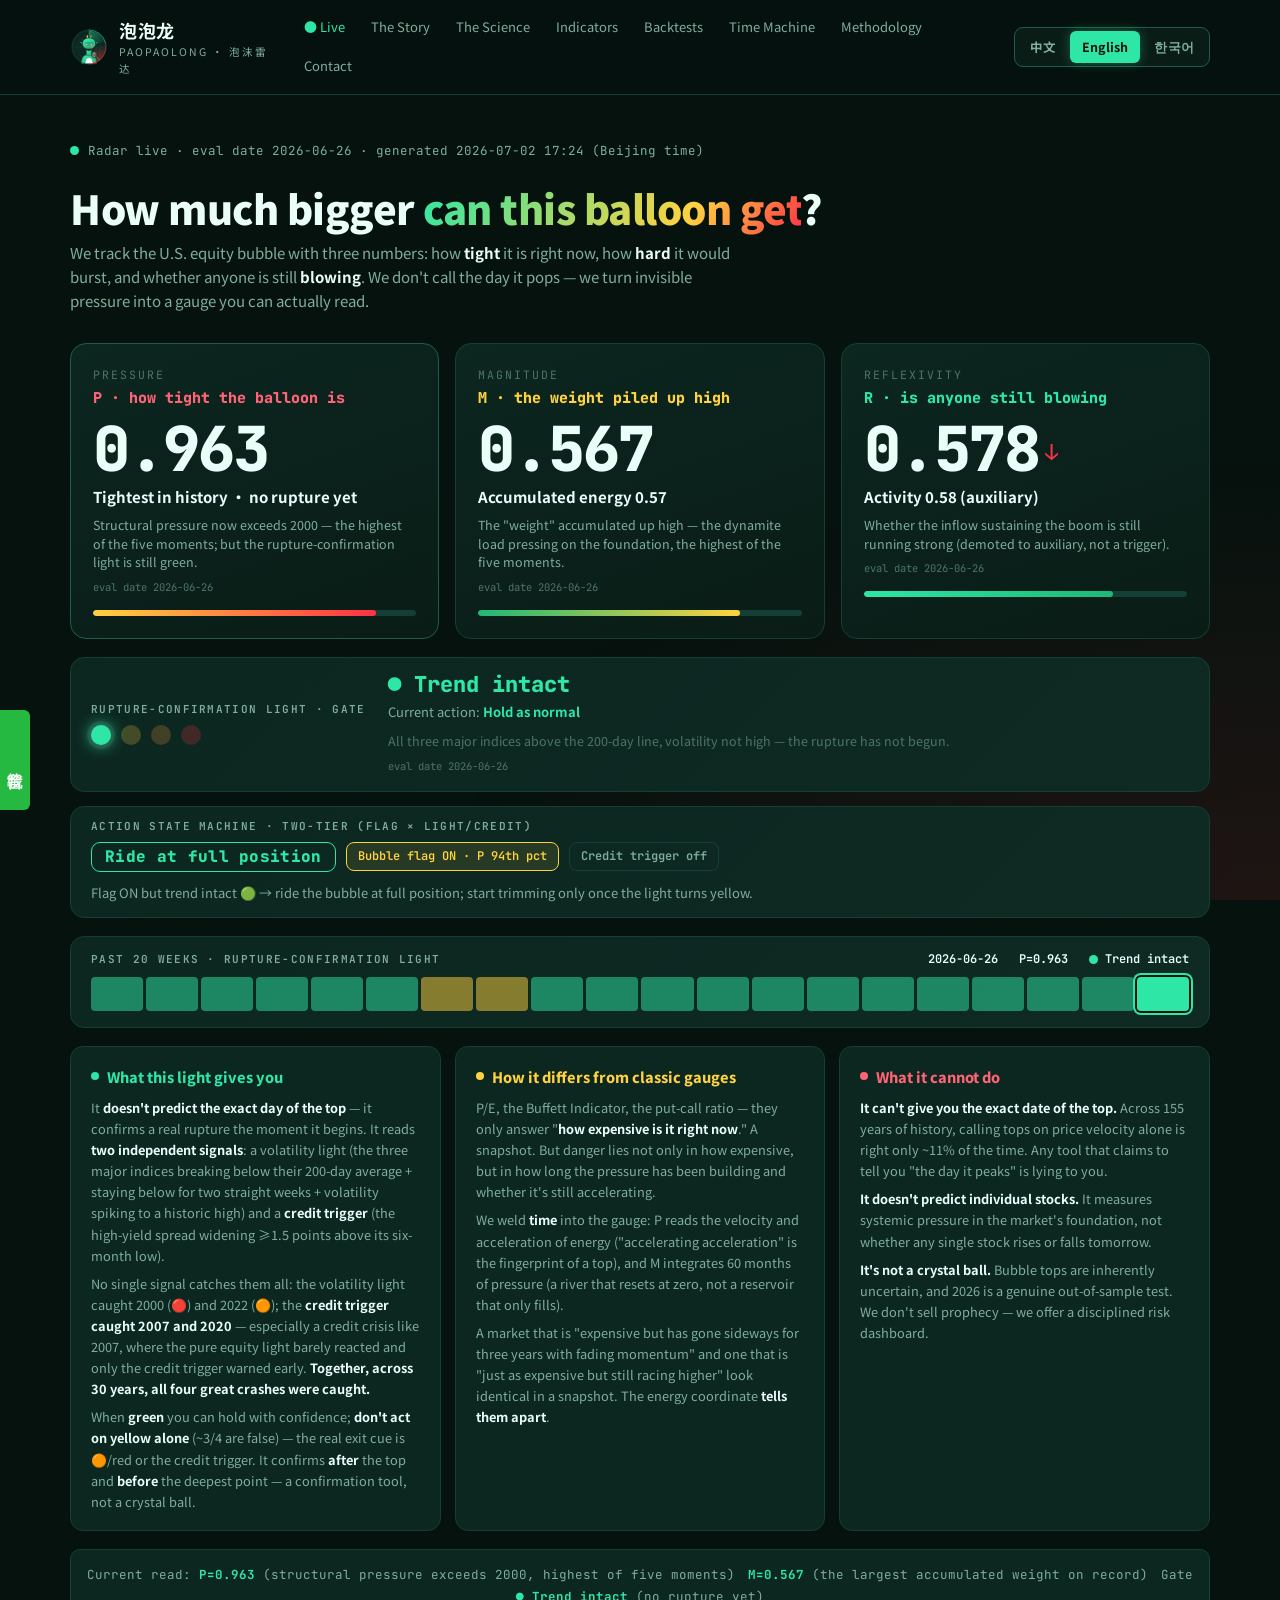
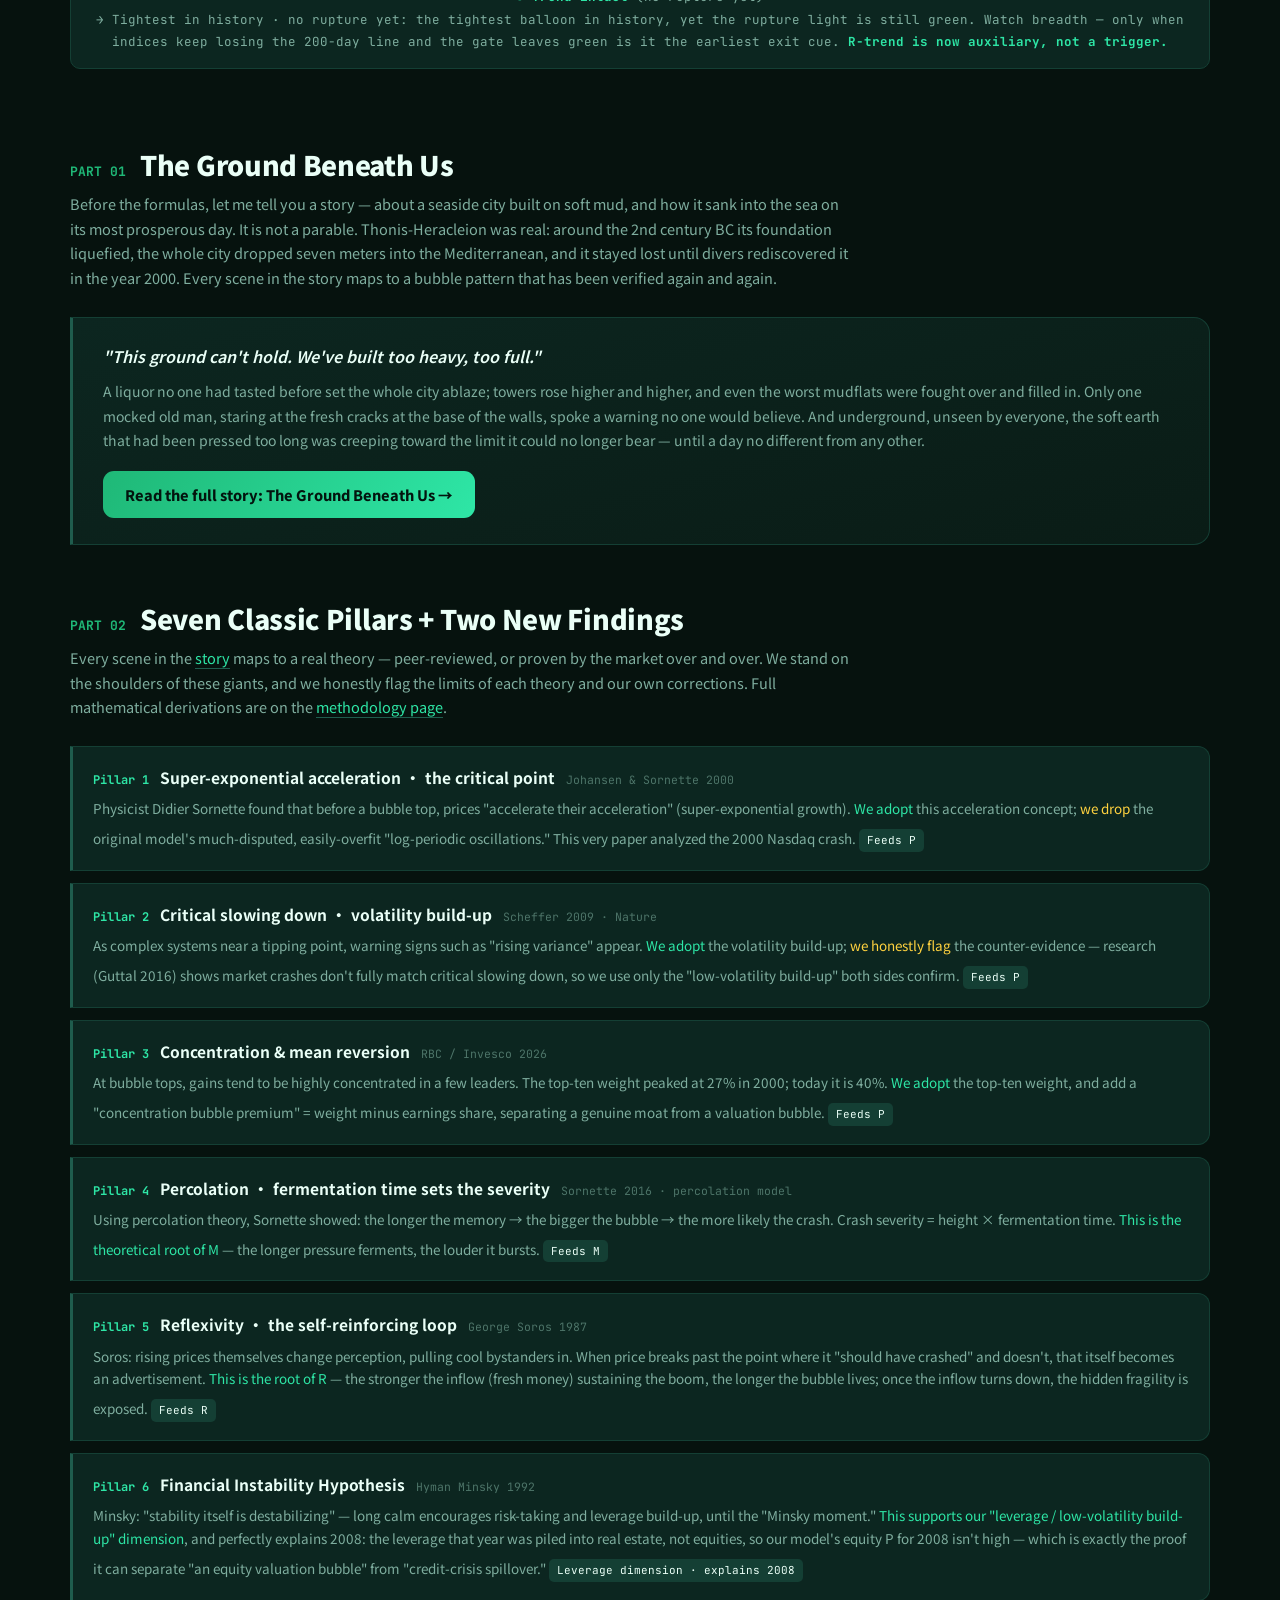
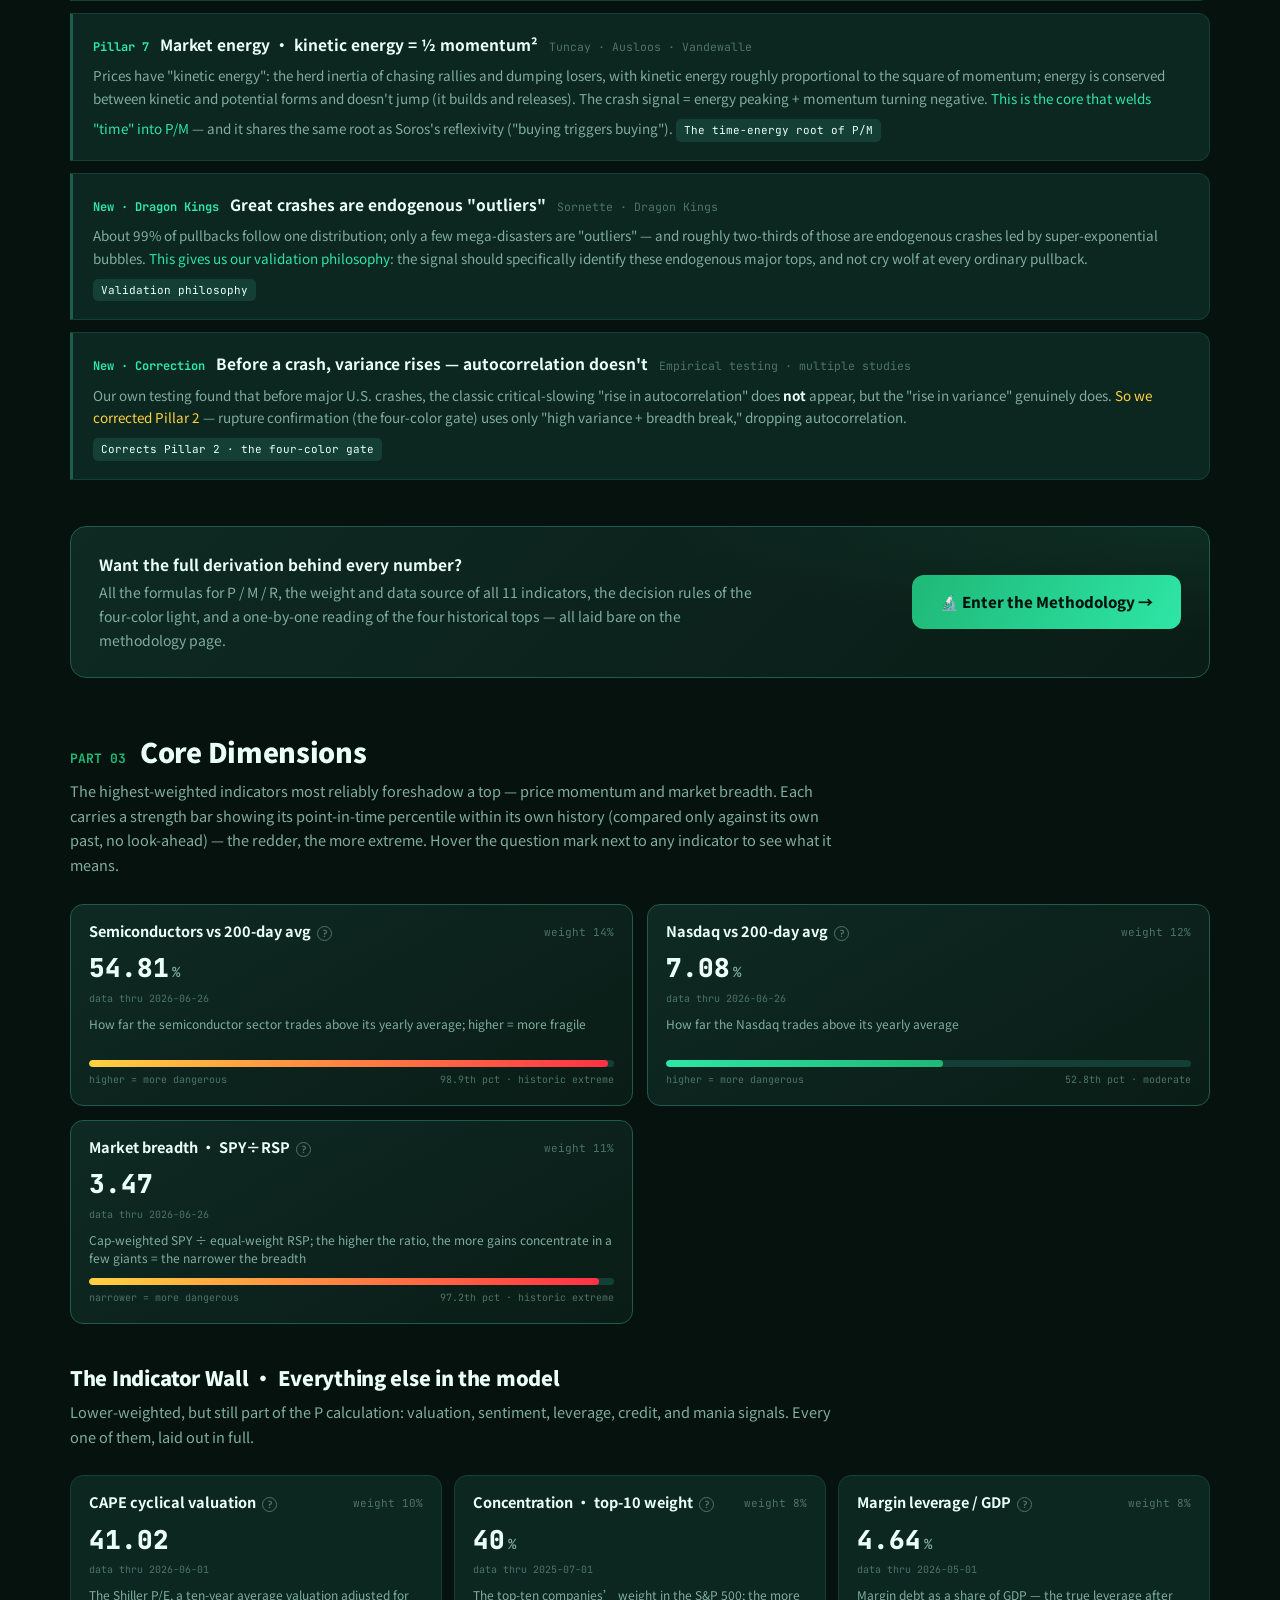
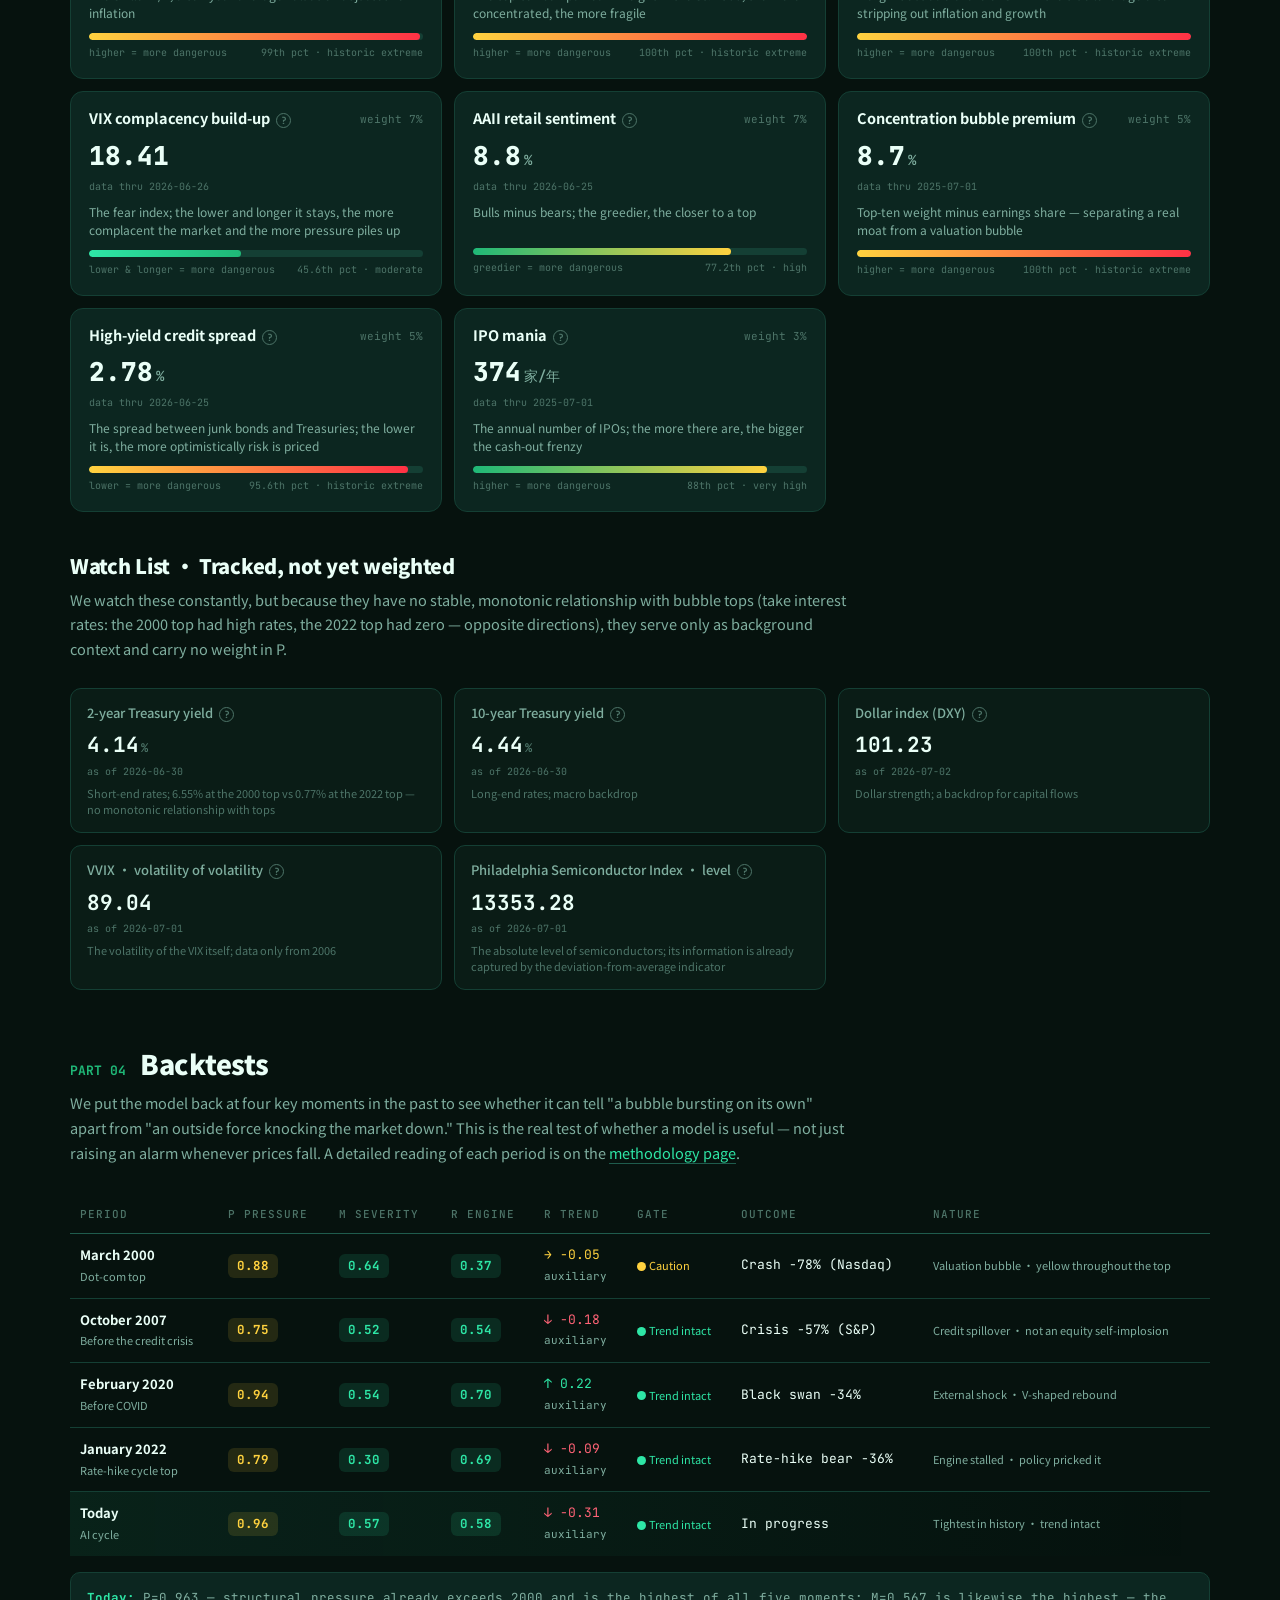
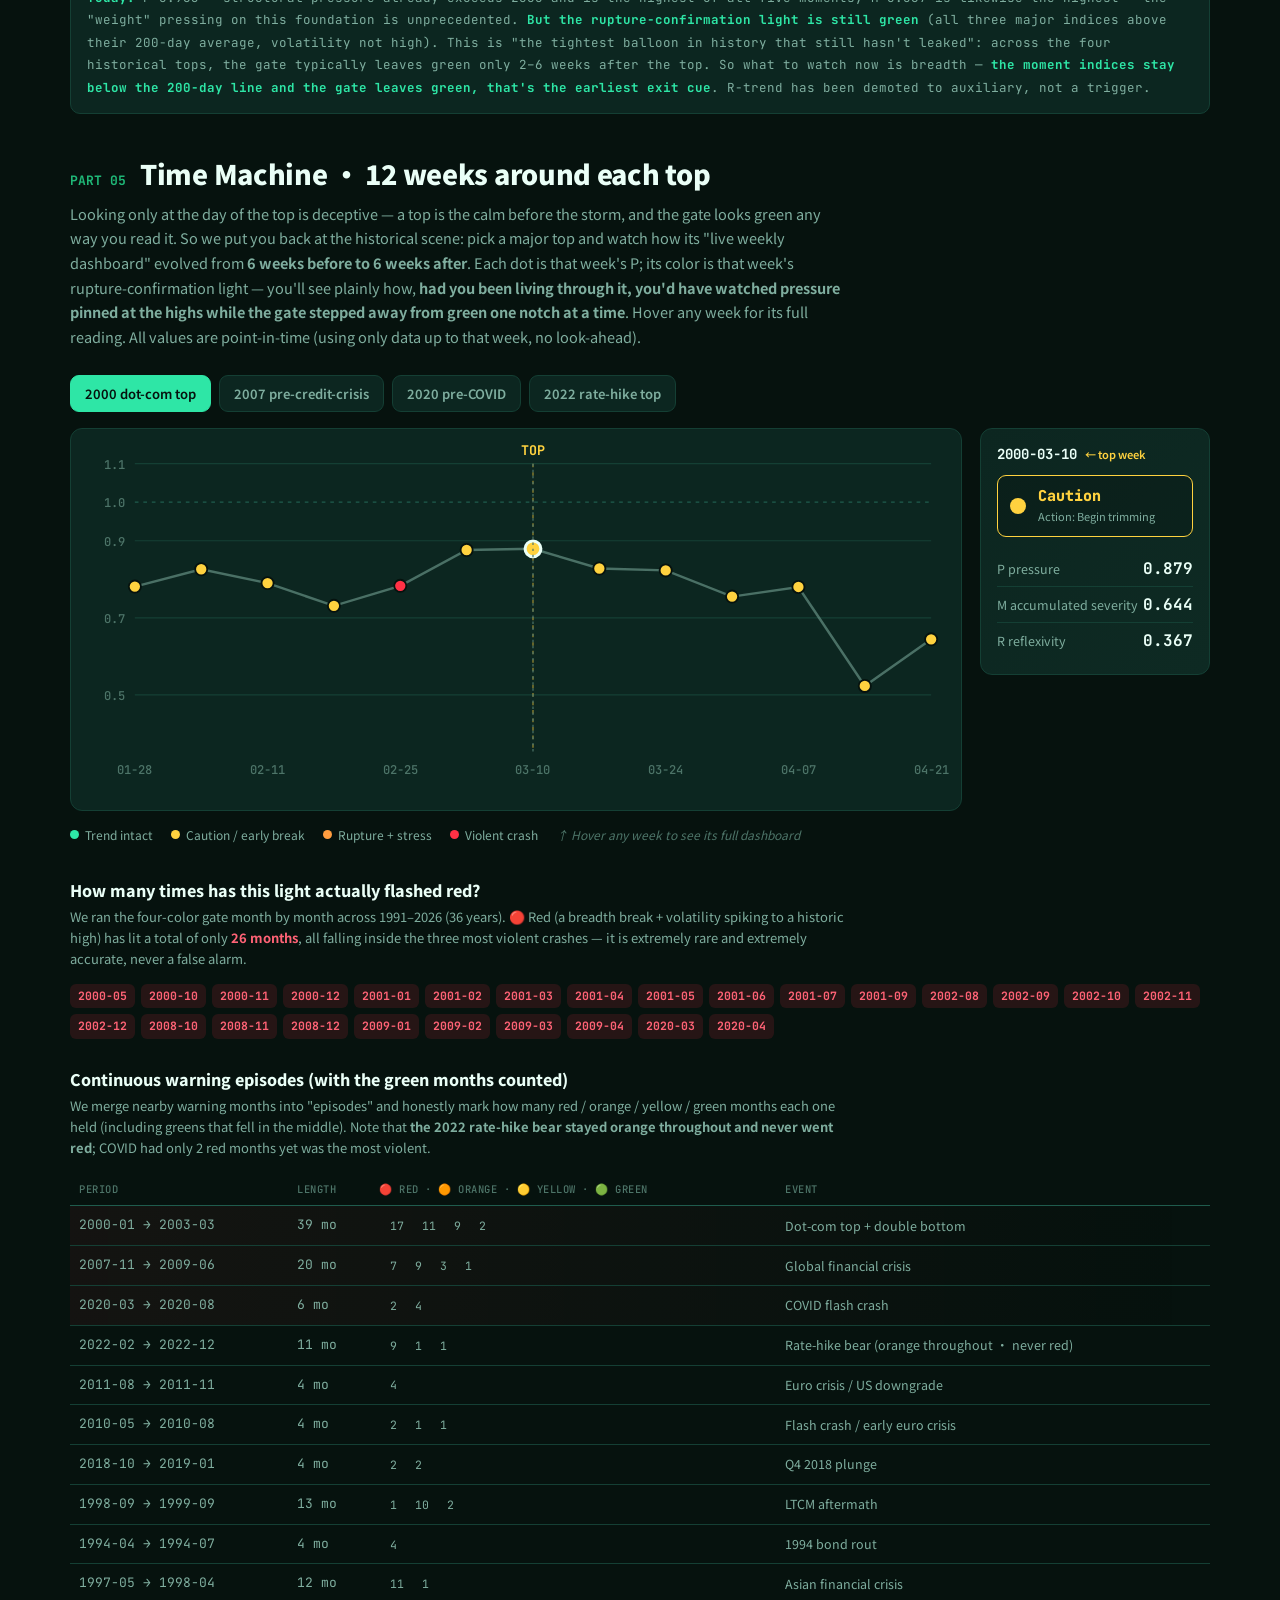
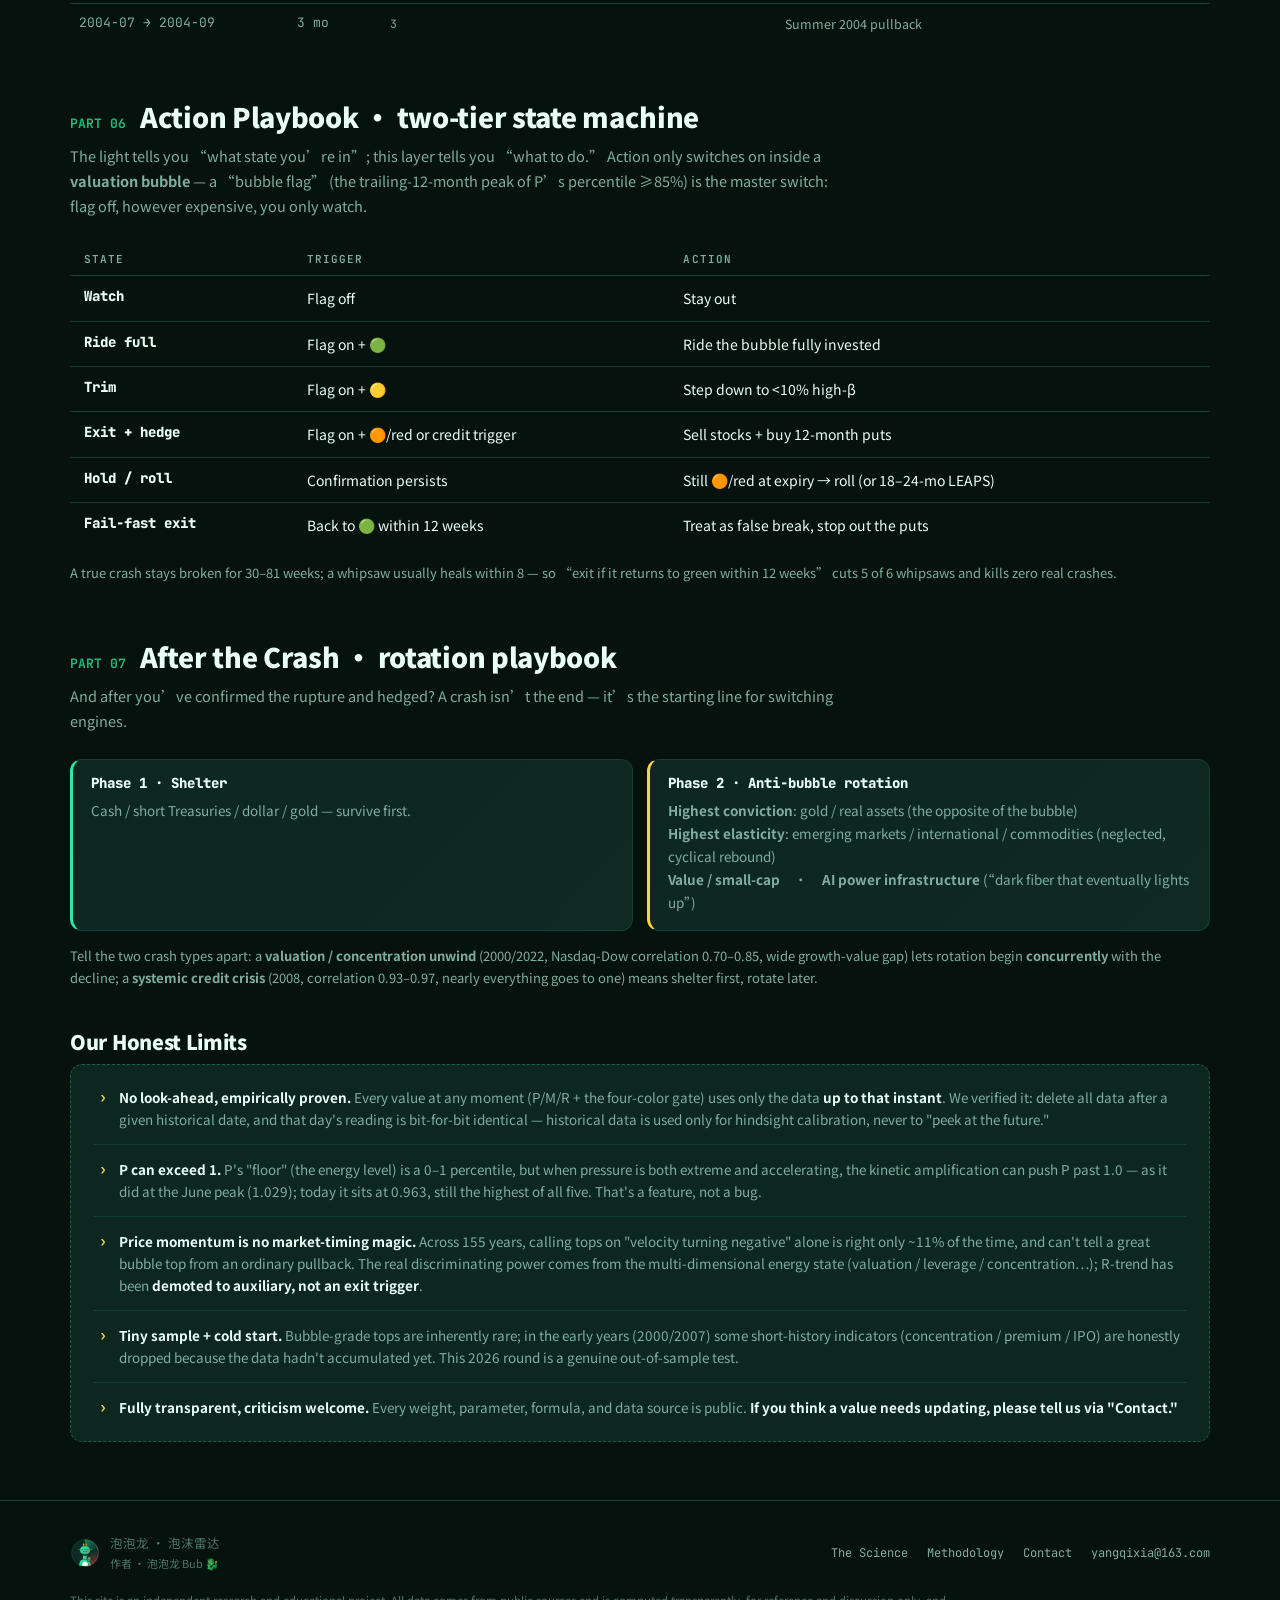
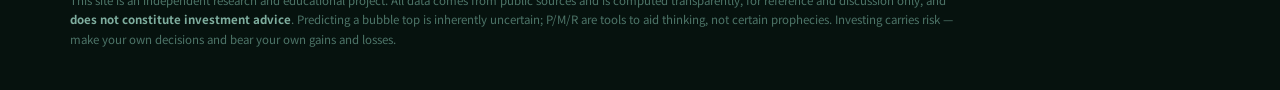
==== commit b68497d8: "feat: stage5A per-value timestamps — value_date passthrough (indicators+observations), eval-date lab" ====
--- a/site/index.html
+++ b/site/index.html
@@ -35,7 +35,7 @@
   <header class="hero">
     <div class="status-line">
       <span class="pulse-dot"></span>
-      <span id="status-txt">雷达运行中 · 数据更新于 ——</span>
+      <span id="status-txt">雷达运行中 · 评估日 ——</span>
     </div>
     <h1 class="hero-head" data-i18n="hero_head">这个气球，<span class="accent">还能吹多大</span>？</h1>
     <p class="hero-sub" data-i18n="hero_sub">我们用三个数字追踪美股泡沫：它现在<b>多紧</b>、万一爆会<b>多猛</b>、还有没有人<b>在吹</b>。不预测哪天爆，只把看不见的压力变成你看得见的刻度。</p>
--- a/site/assets/site.css
+++ b/site/assets/site.css
@@ -352,3 +352,9 @@
 .rt-p2{ border-left:3px solid var(--amber); }
 .rt-ph{ font:800 14px/1 var(--mono); margin-bottom:9px; color:var(--ink); }
 .rt-txt{ font-size:13.5px; color:var(--ink-dim); line-height:1.7; }
+
+/* —— 数值时间戳标注(⑤A · 2026-07-02):三口径小灰字(数据至/数据日/评估日) —— */
+.icard-date{font-family:var(--mono);font-size:10px;color:var(--ink-faint);margin:2px 0 8px}
+.ocard-date{font-family:var(--mono);font-size:10px;color:var(--ink-faint);margin:2px 0 6px}
+.pmr-date{font-family:var(--mono);font-size:10.5px;color:var(--ink-faint);margin-top:7px}
+.gate-date{font-family:var(--mono);font-size:10.5px;color:var(--ink-faint);margin-top:7px}
